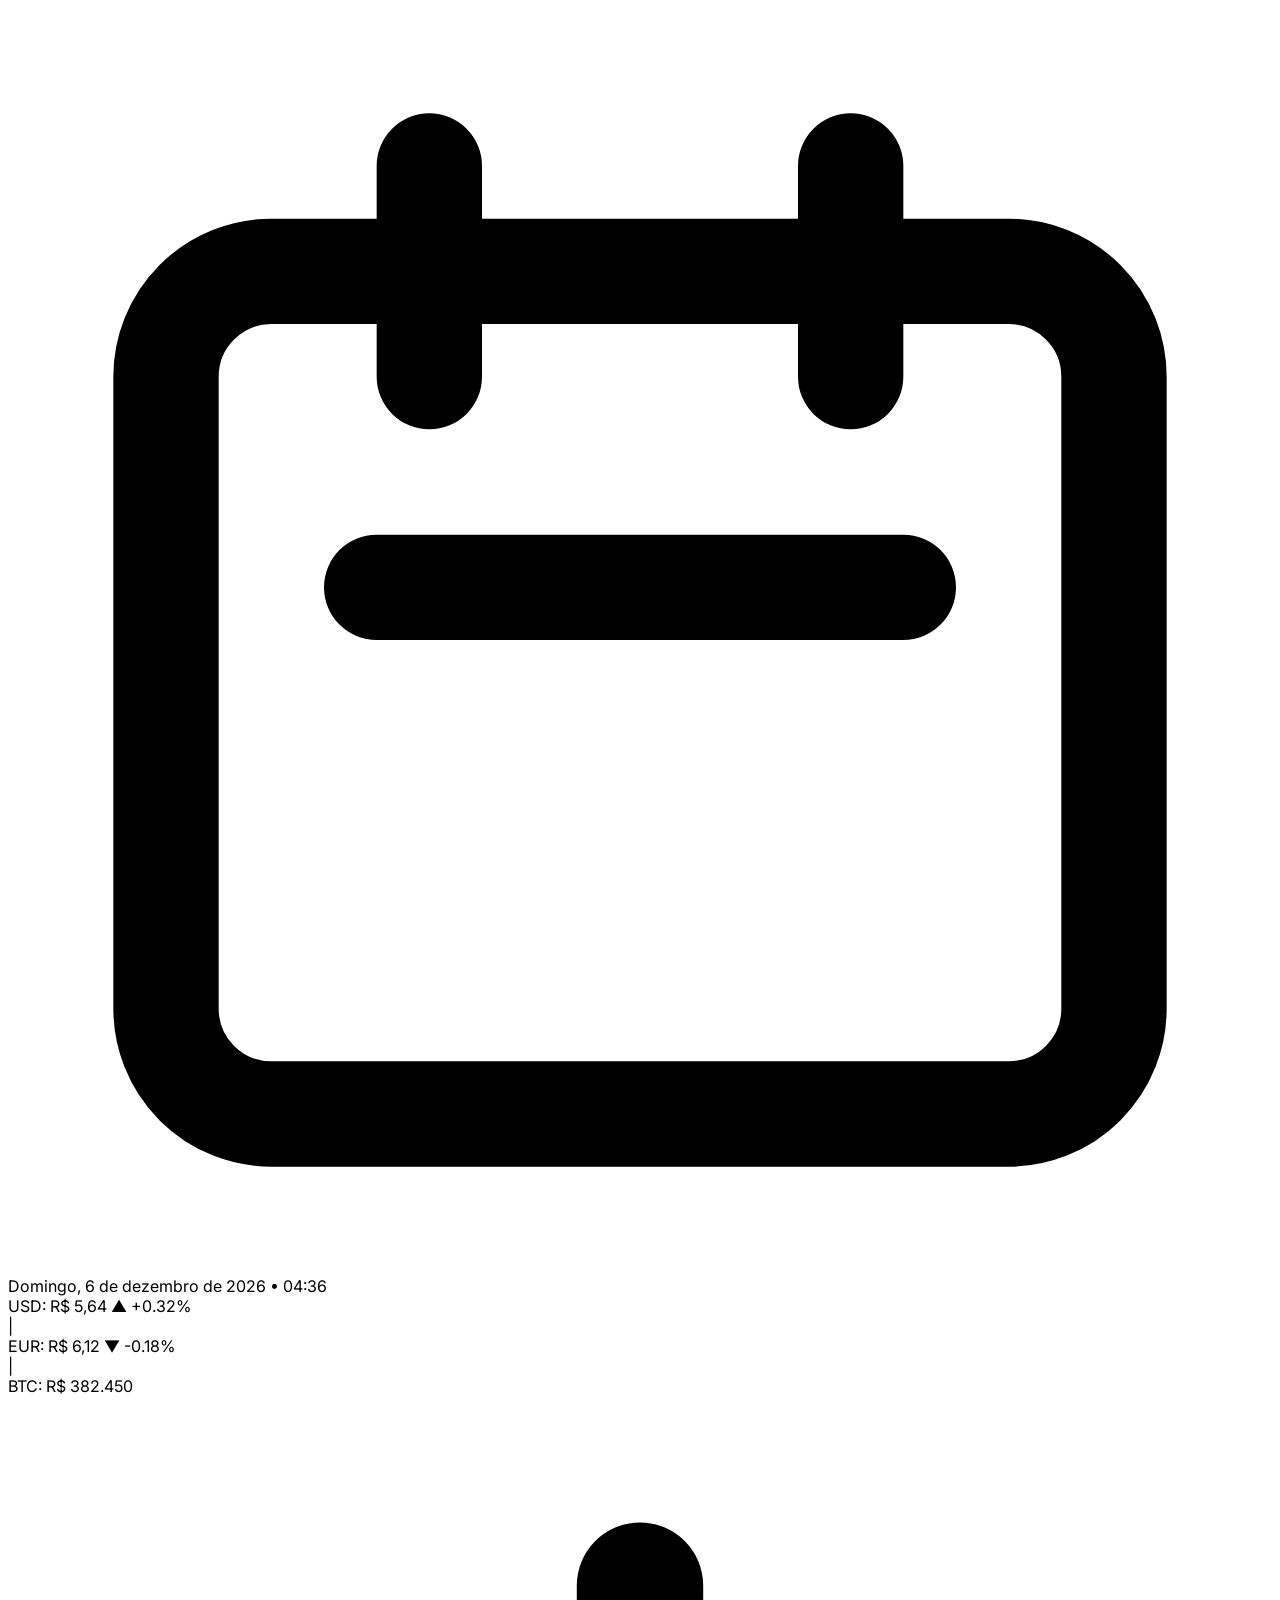
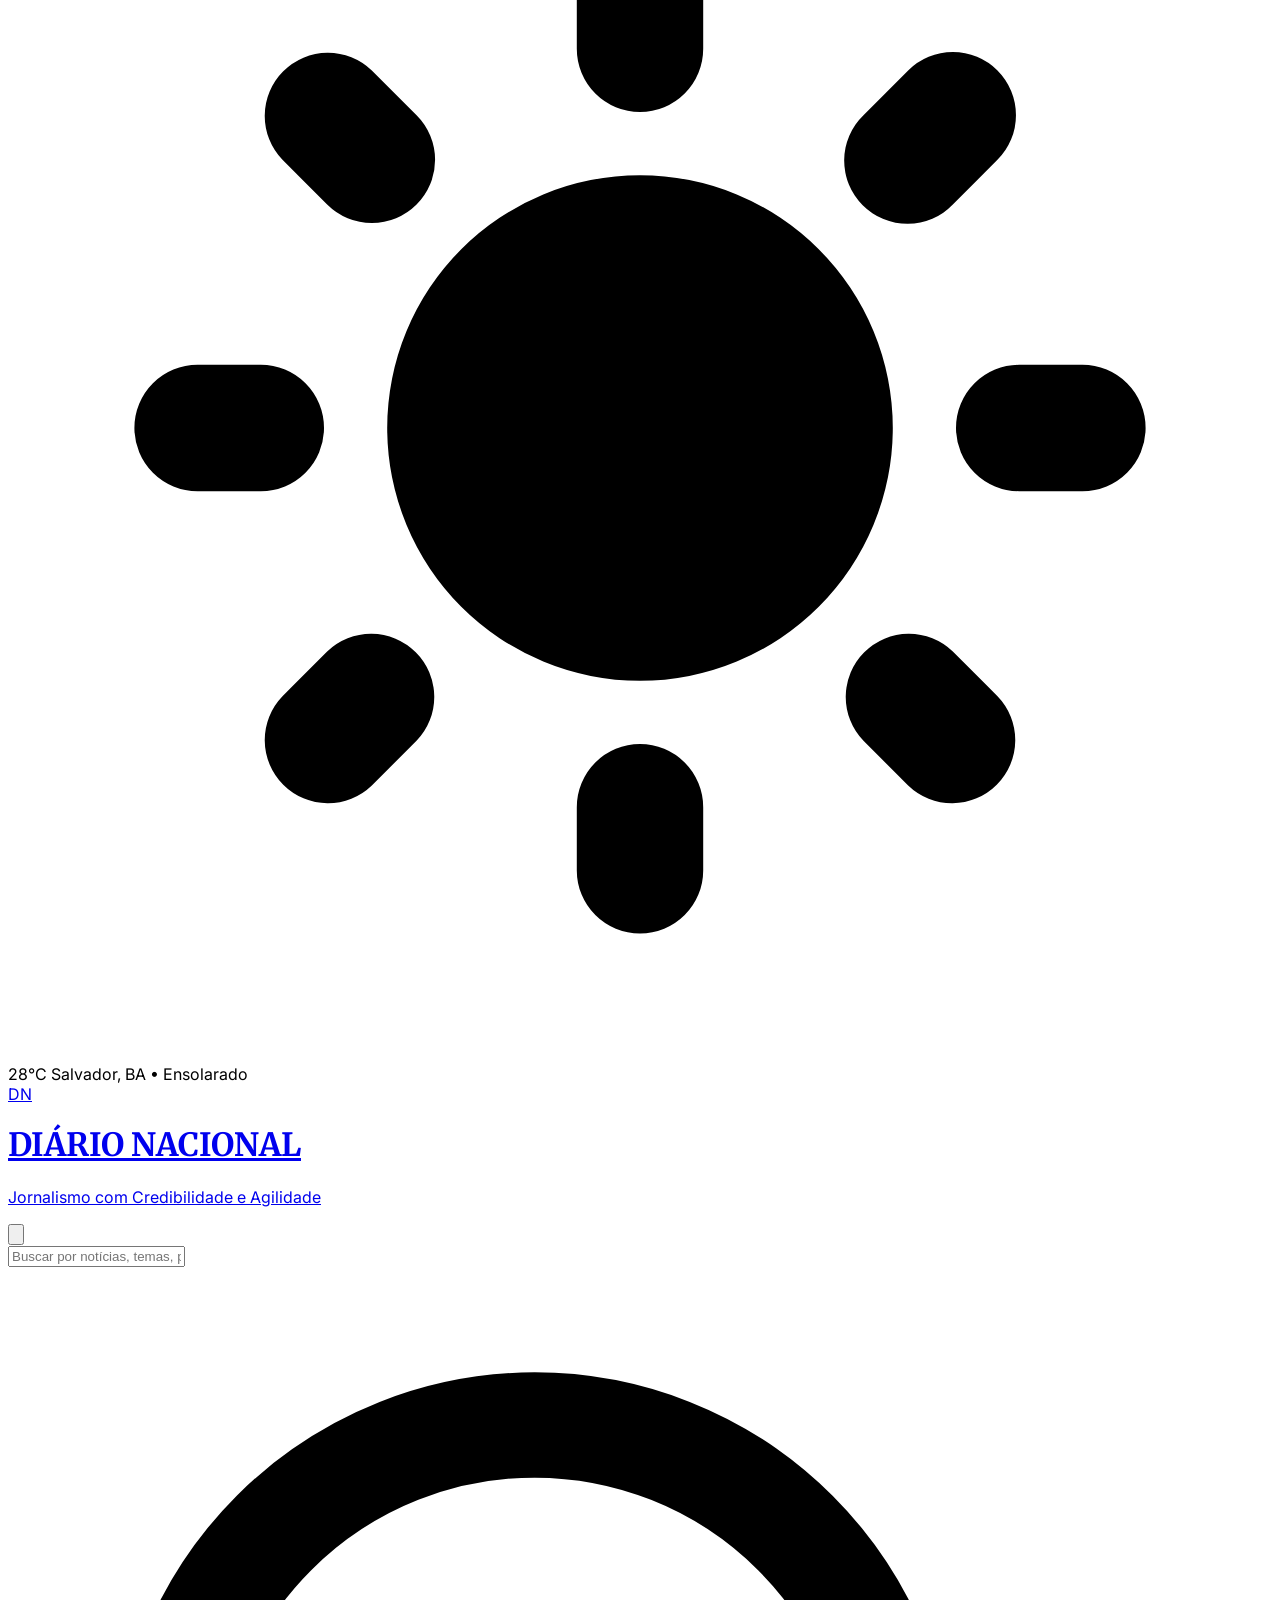
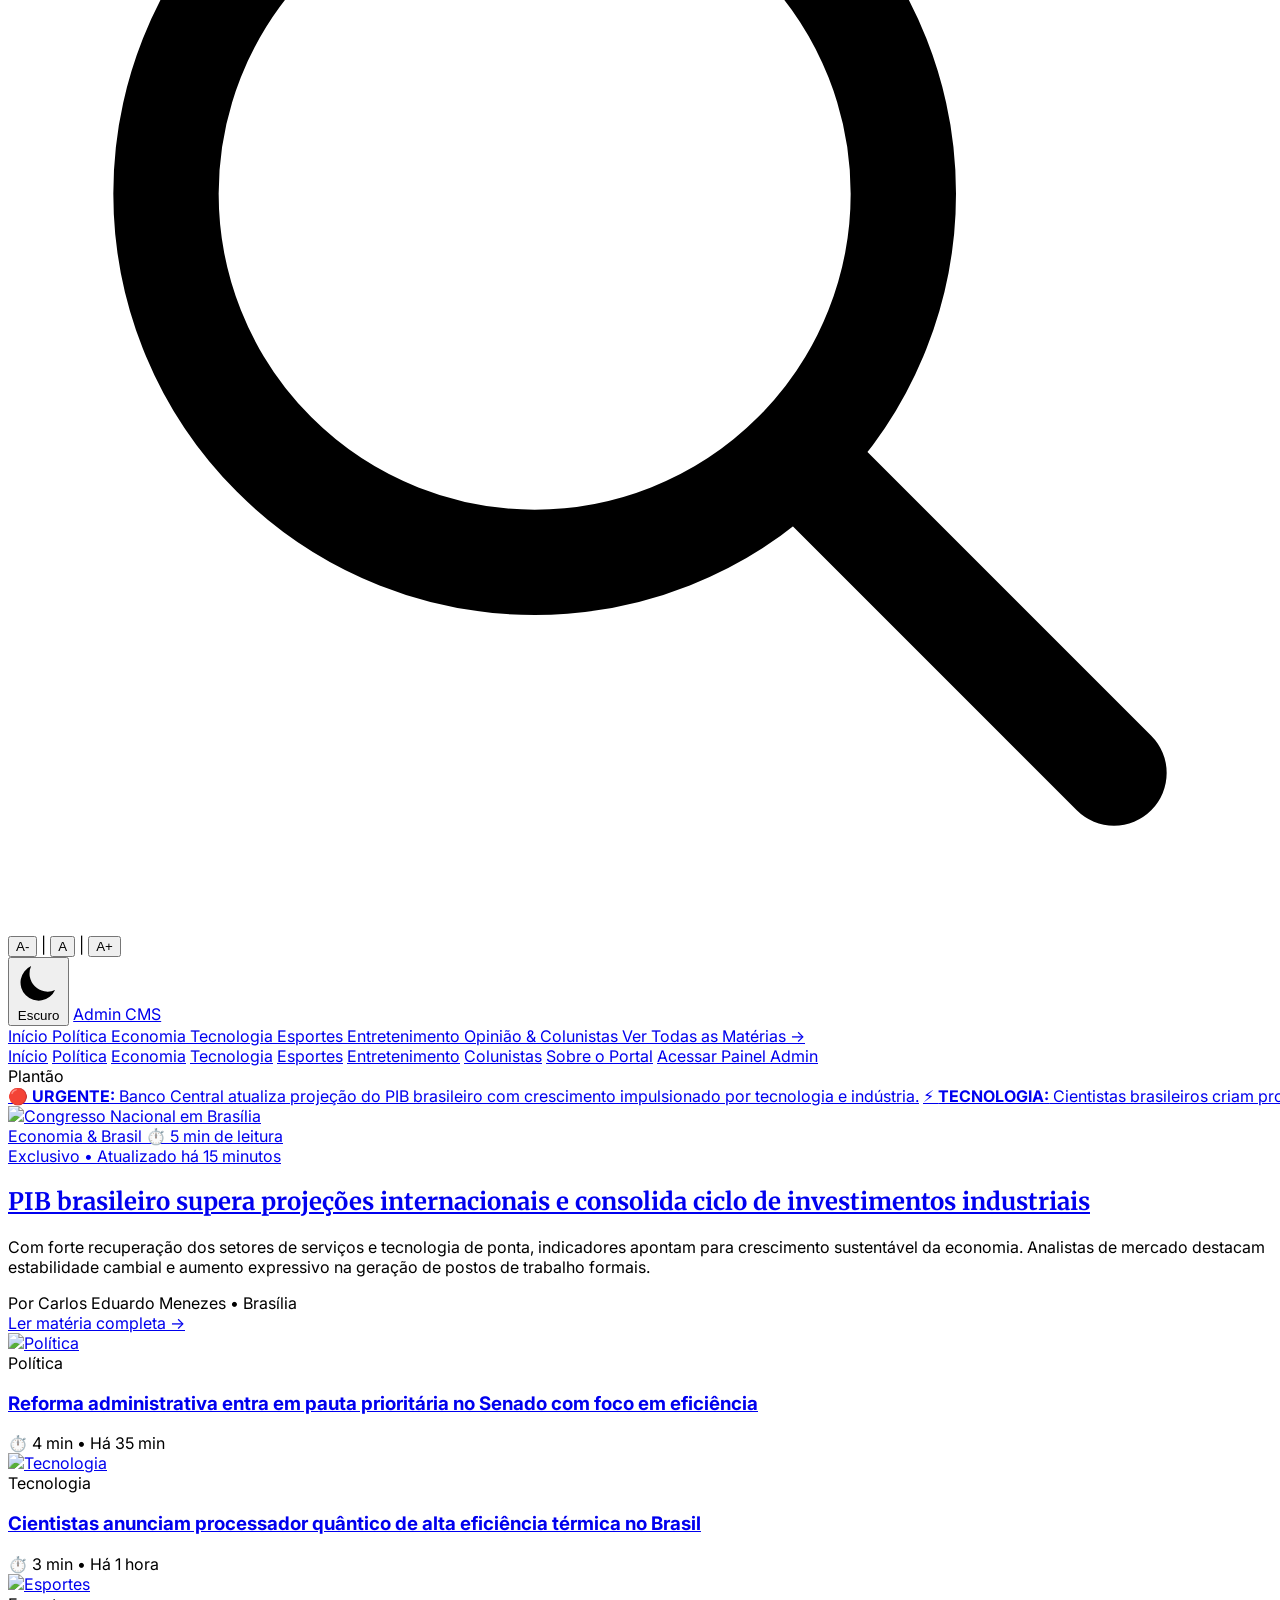
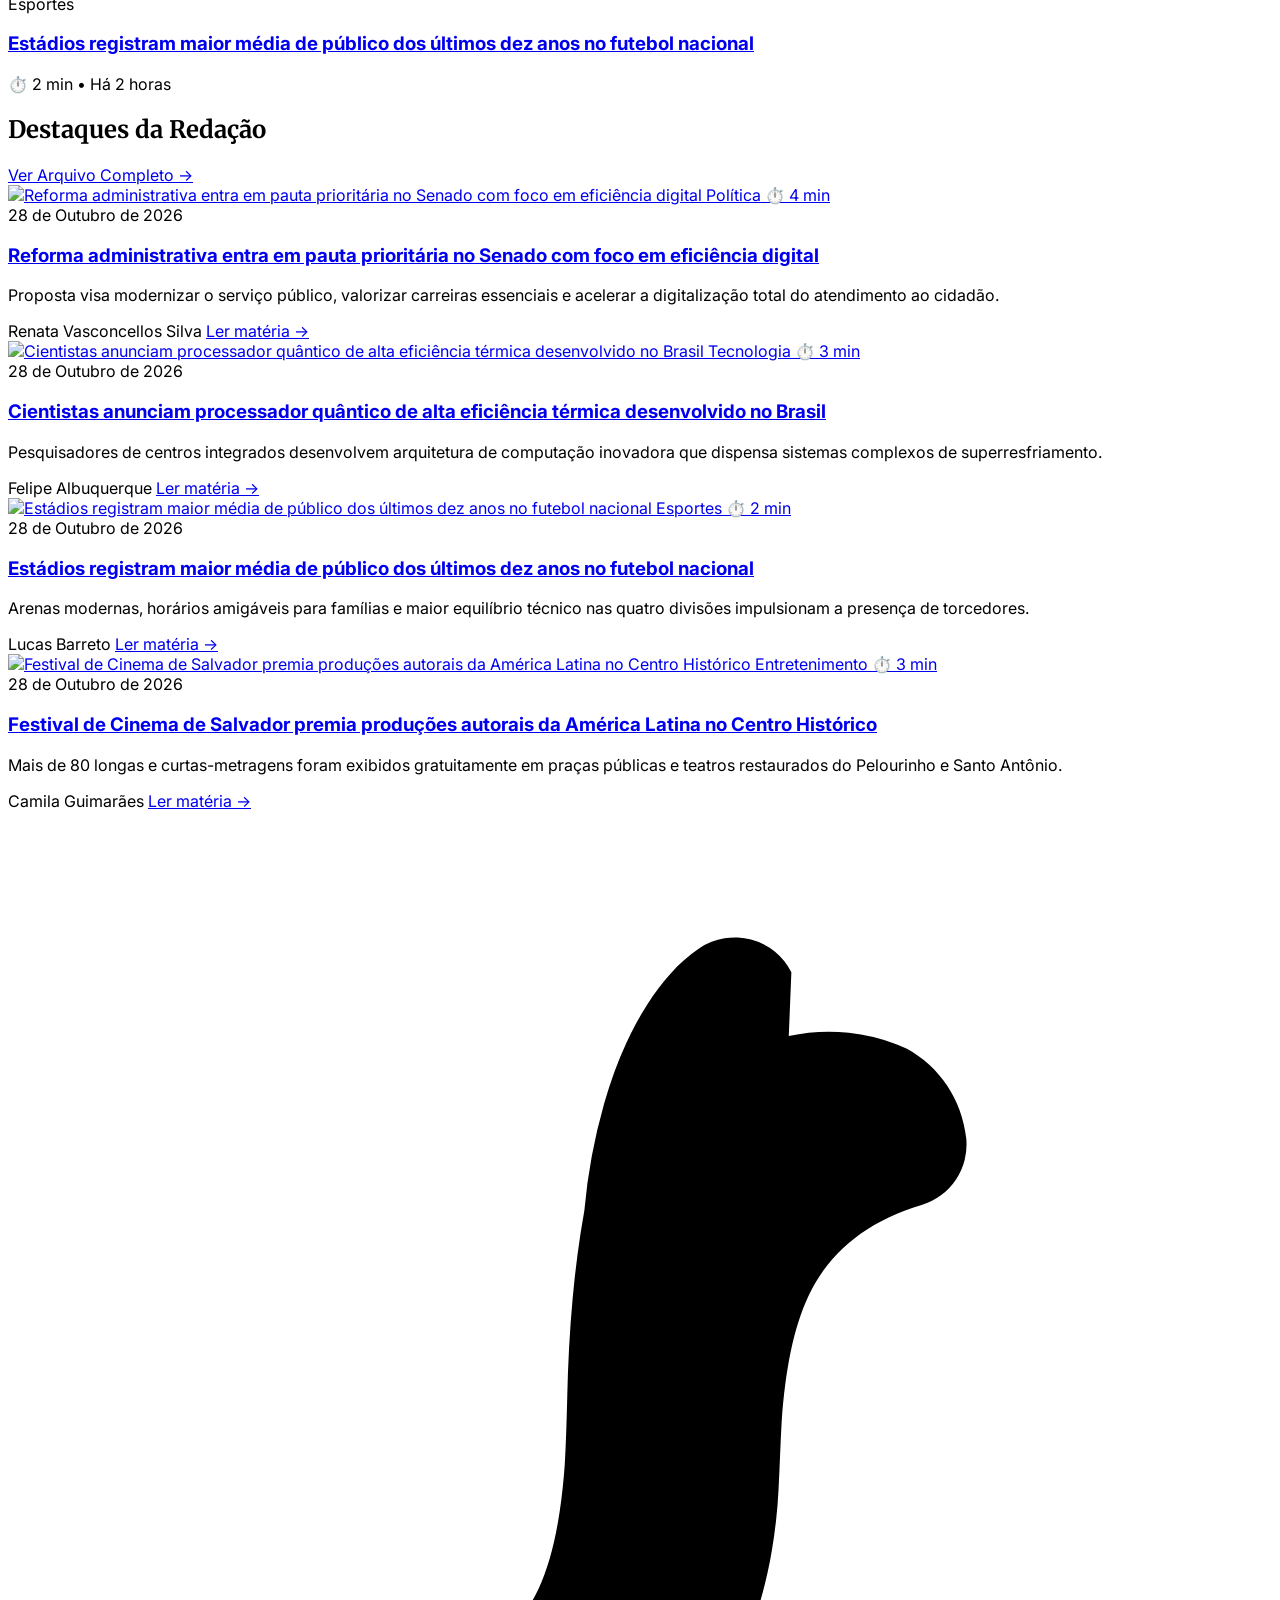
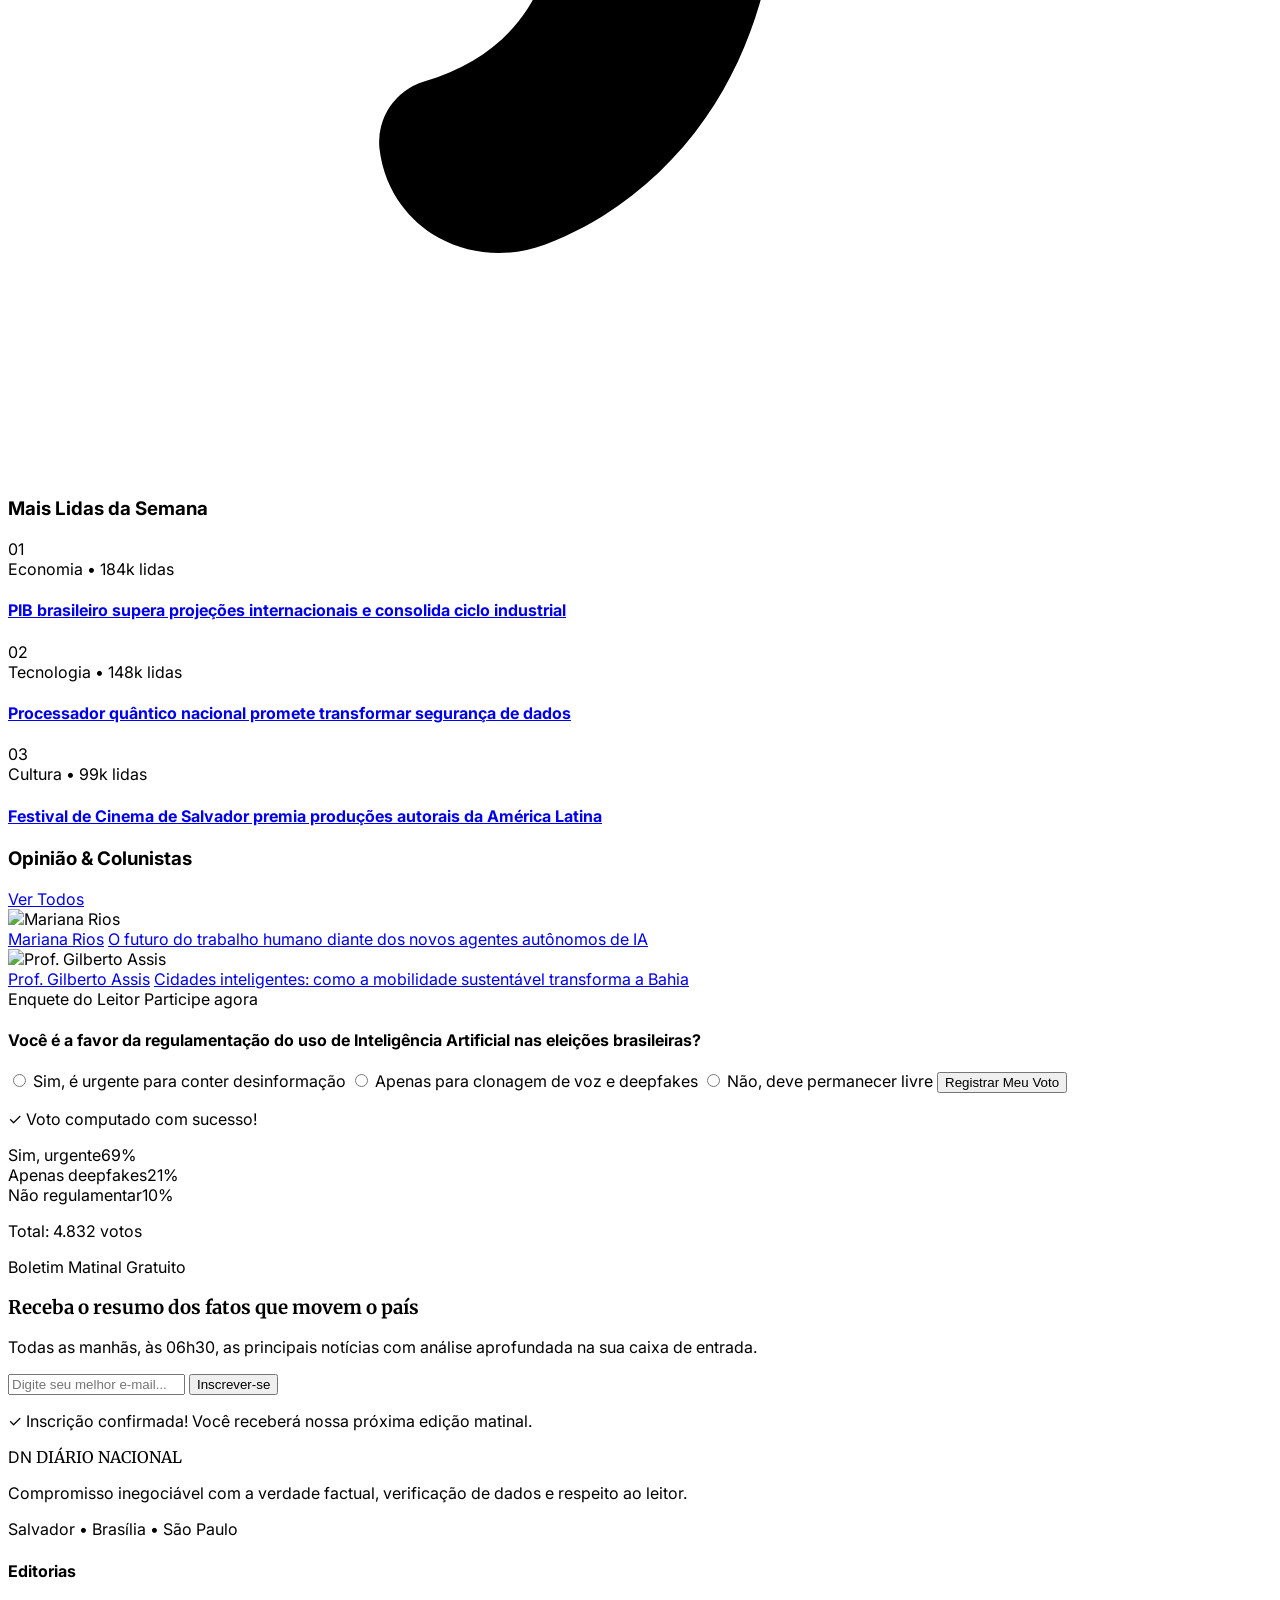
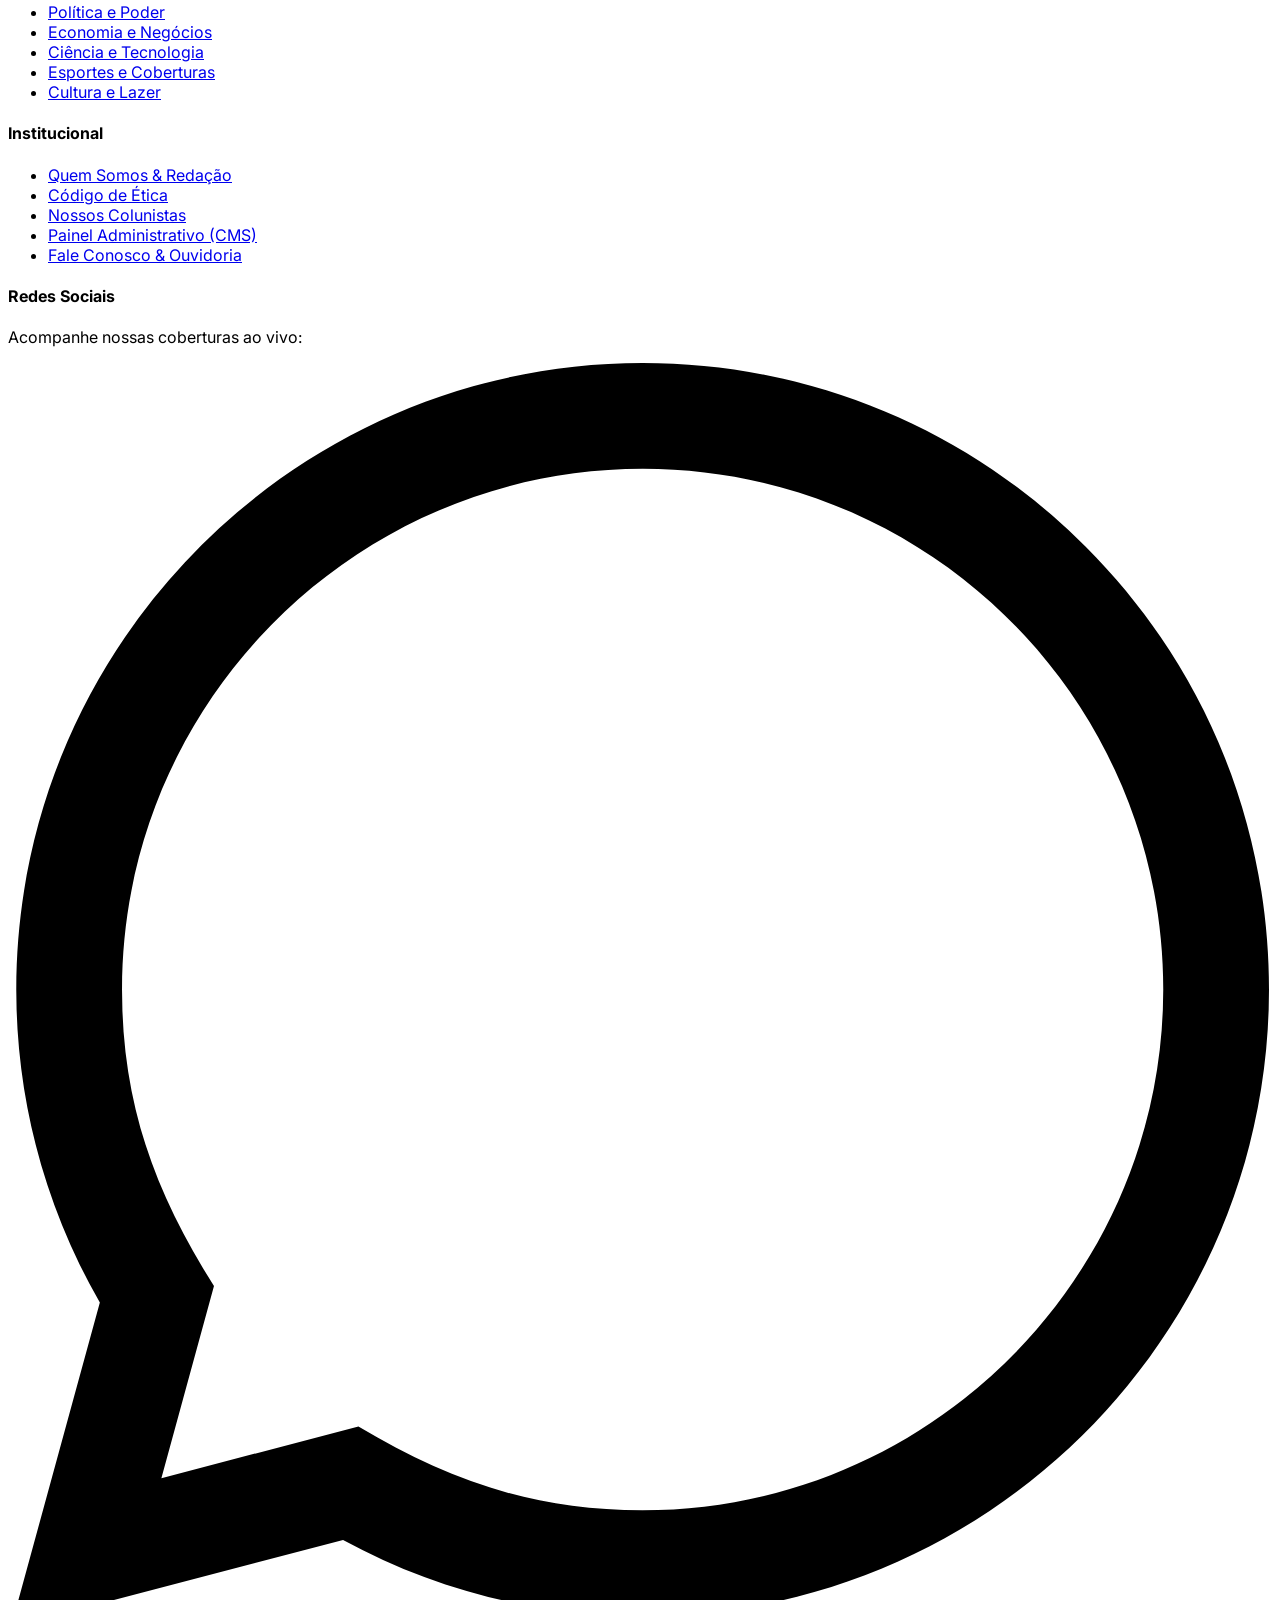
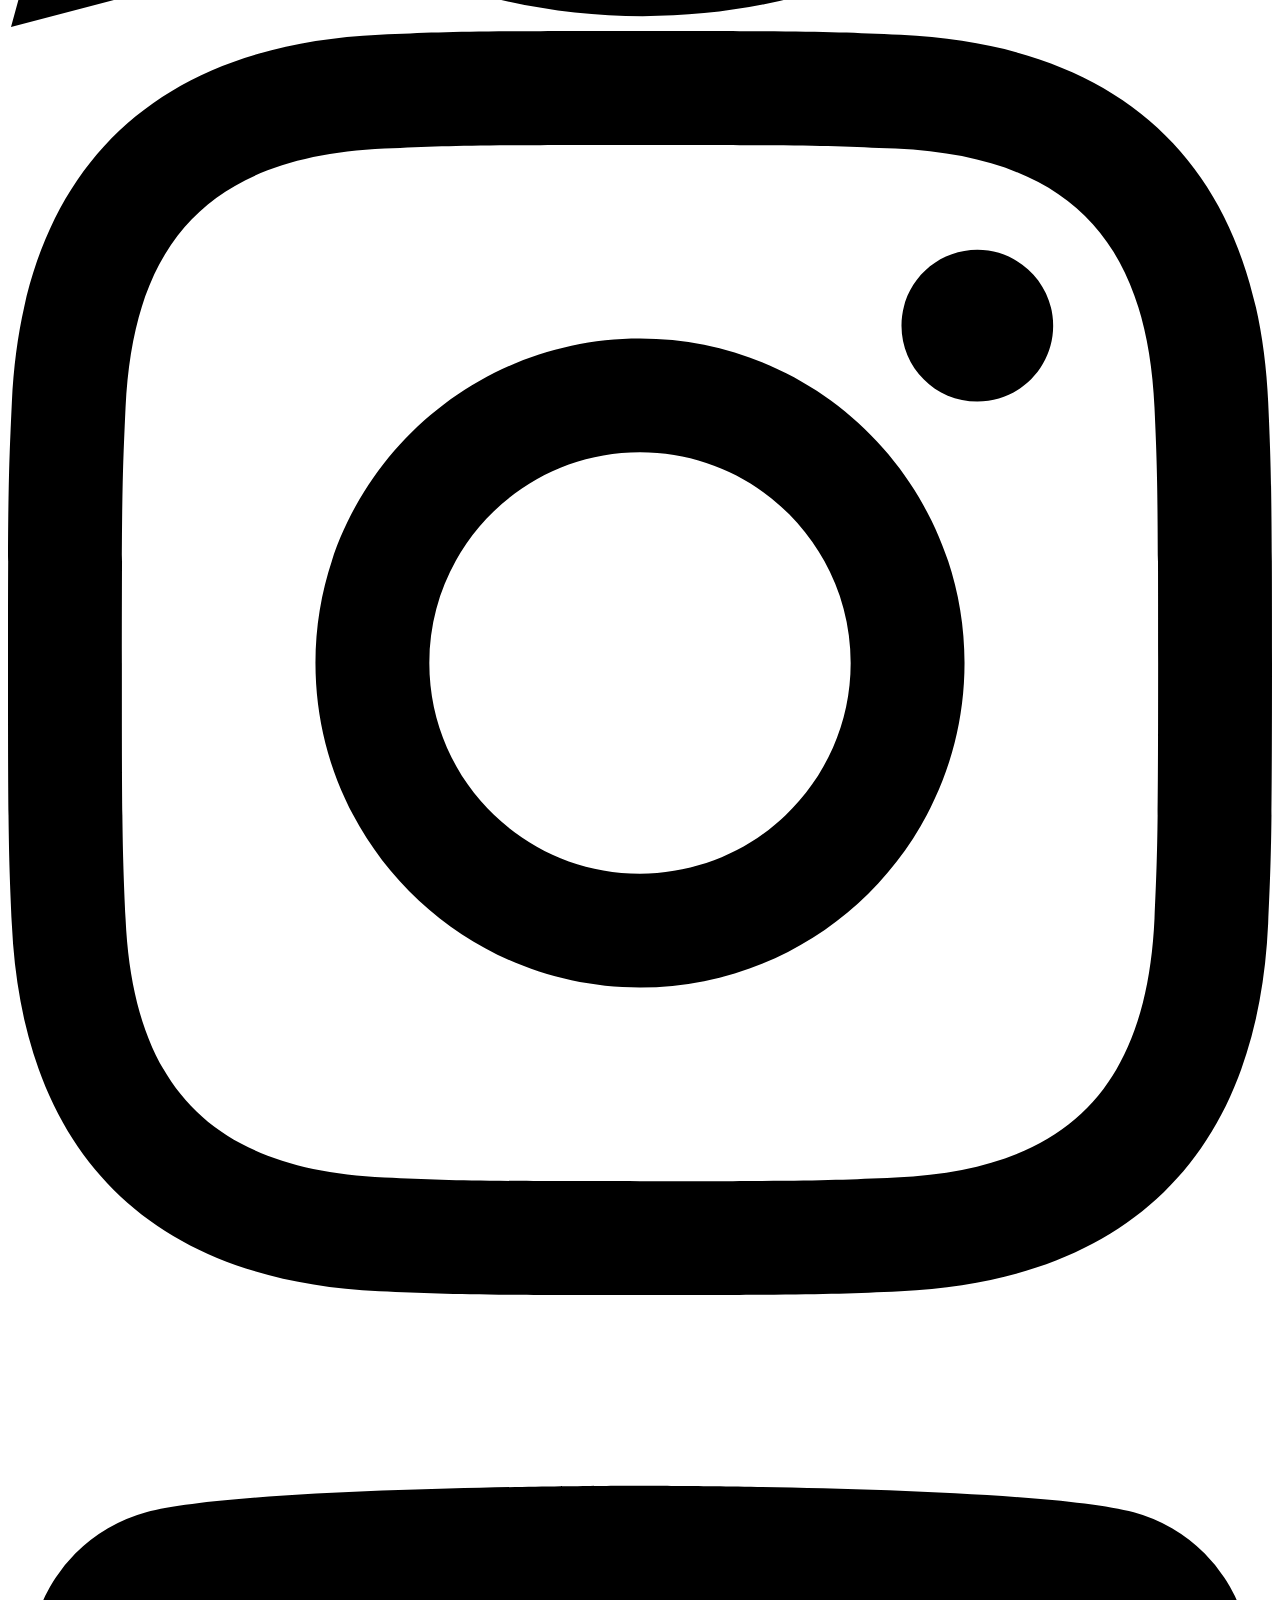
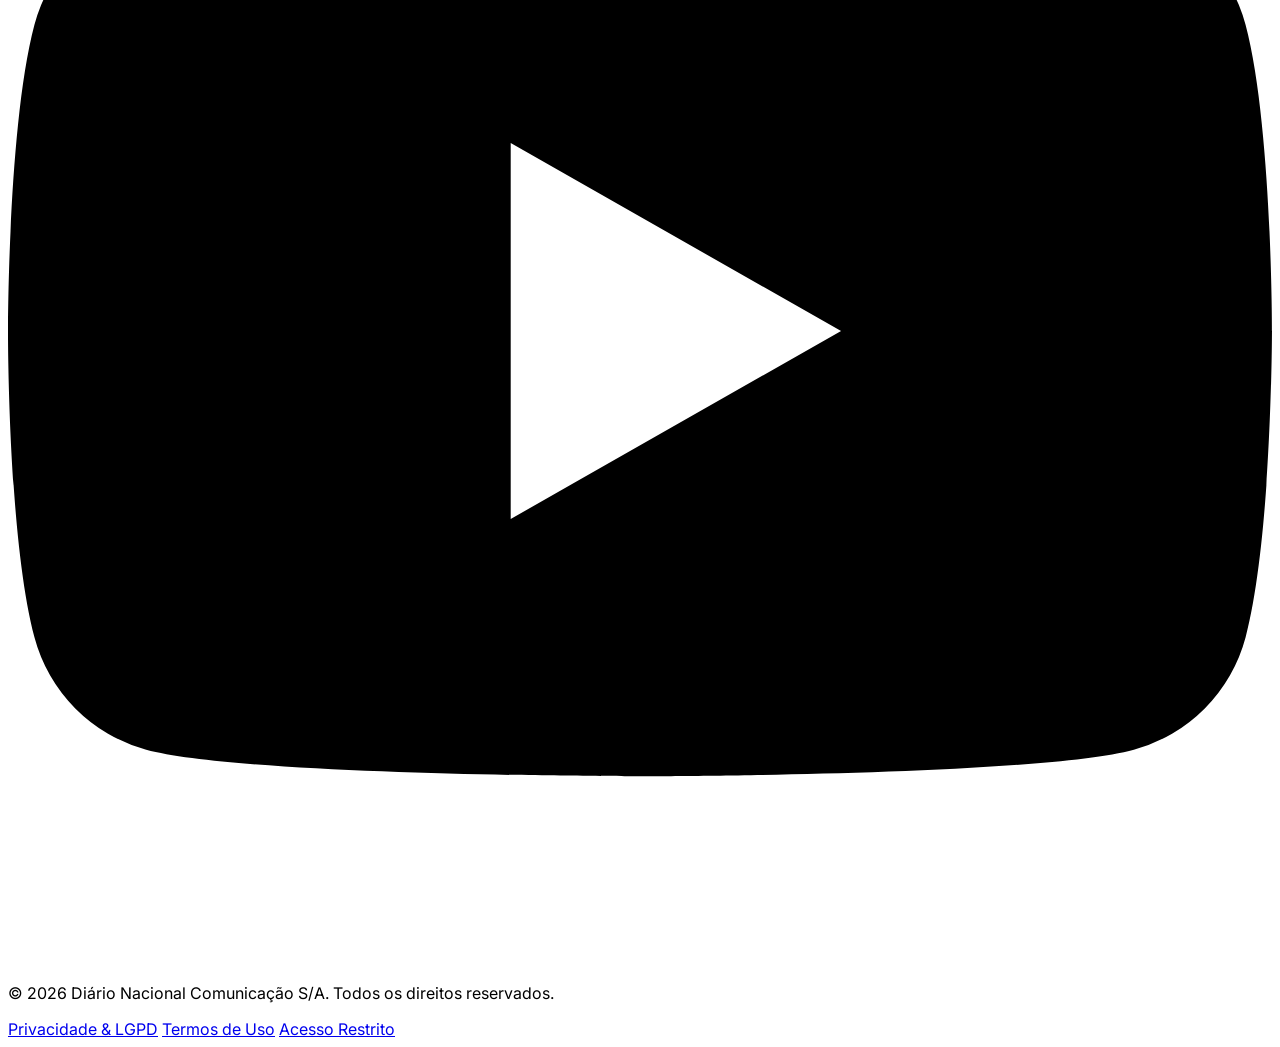
==== index.html @ eca6f1e1 "feat: estrutura inicial do portal Giro 360 com design modular, leitor tts e cms" ====
<!DOCTYPE html>
<html lang="pt-BR" class="scroll-smooth">
<head>
  <meta charset="UTF-8">
  <meta name="viewport" content="width=device-width, initial-scale=1.0">
  <title>DIÁRIO NACIONAL | O Jornalismo com Credibilidade e Agilidade</title>
  
  <!-- Google Fonts: Inter & Merriweather -->
  <link rel="preconnect" href="https://fonts.googleapis.com">
  <link rel="preconnect" href="https://fonts.gstatic.com" crossorigin>
  <link href="https://fonts.googleapis.com/css2?family=Inter:wght@300;400;500;600;700;800&family=Merriweather:ital,wght@0,300;0,400;0,700;0,900;1,300;1,400&display=swap" rel="stylesheet">
  
  <!-- Tailwind CSS CDN -->
  <script src="https://cdn.tailwindcss.com"></script>
  <script>
    tailwind.config = {
      darkMode: 'class',
      theme: {
        extend: {
          fontFamily: {
            sans: ['Inter', 'system-ui', 'sans-serif'],
            serif: ['Merriweather', 'Georgia', 'serif'],
          },
          colors: {
            editorial: {
              red: '#C8102E',
              darkred: '#9B0B22',
              navy: '#0F1E36',
              charcoal: '#121212'
            }
          }
        }
      }
    }
  </script>

  <!-- Folha de Estilos Modular -->
  <link rel="stylesheet" href="styles/main.css">
</head>
<body class="bg-[#F8F9FA] text-gray-900 dark:bg-gray-950 dark:text-gray-100 min-h-screen flex flex-col">

  <!-- ========================================== -->
  <!-- 1. TOPO: DATA, COTAÇÕES E CLIMA            -->
  <!-- ========================================== -->
  <div class="bg-gray-900 text-gray-200 dark:bg-black dark:text-gray-300 text-xs py-2 px-4 border-b border-gray-800">
    <div class="max-w-7xl mx-auto flex flex-wrap items-center justify-between gap-3">
      
      <!-- Data e Hora Dinâmica -->
      <div class="flex items-center gap-2">
        <svg class="w-4 h-4 text-editorial-red" fill="none" stroke="currentColor" viewBox="0 0 24 24">
          <path stroke-linecap="round" stroke-linejoin="round" stroke-width="2" d="M8 7V3m8 4V3m-9 8h10M5 21h14a2 2 0 002-2V7a2 2 0 00-2-2H5a2 2 0 00-2 2v12a2 2 0 002 2z"></path>
        </svg>
        <span id="liveDateTime" class="font-medium tracking-wide">Carregando data...</span>
      </div>

      <!-- Cotações em Tempo Real -->
      <div class="flex items-center gap-4 text-xs font-semibold overflow-x-auto py-0.5">
        <div class="flex items-center gap-1.5" title="Dólar Comercial">
          <span class="text-gray-400">USD:</span>
          <span id="rateUSD" class="text-white">R$ 5,64</span>
          <span id="varUSD" class="text-emerald-400 text-[10px]">▲ +0.32%</span>
        </div>
        <span class="text-gray-700">|</span>
        <div class="flex items-center gap-1.5" title="Euro Comercial">
          <span class="text-gray-400">EUR:</span>
          <span id="rateEUR" class="text-white">R$ 6,12</span>
          <span id="varEUR" class="text-rose-400 text-[10px]">▼ -0.18%</span>
        </div>
        <span class="text-gray-700">|</span>
        <div class="flex items-center gap-1.5" title="Bitcoin">
          <span class="text-gray-400">BTC:</span>
          <span id="rateBTC" class="text-white">R$ 382.450</span>
        </div>
      </div>

      <!-- Previsão do Tempo -->
      <div class="flex items-center gap-2">
        <span class="flex items-center gap-1 text-amber-400">
          <svg class="w-4 h-4" fill="currentColor" viewBox="0 0 20 20">
            <path fill-rule="evenodd" d="M10 2a1 1 0 011 1v1a1 1 0 11-2 0V3a1 1 0 011-1zm4 8a4 4 0 11-8 0 4 4 0 018 0zm-.464 4.95l.707.707a1 1 0 001.414-1.414l-.707-.707a1 1 0 00-1.414 1.414zm2.12-10.607a1 1 0 010 1.414l-.706.707a1 1 0 11-1.414-1.414l.707-.707a1 1 0 011.414 0zM17 11a1 1 0 100-2h-1a1 1 0 100 2h1zm-7 4a1 1 0 011 1v1a1 1 0 11-2 0v-1a1 1 0 011-1zM5.05 6.464A1 1 0 106.465 5.05l-.708-.707a1 1 0 00-1.414 1.414l.707.707zm1.414 8.486l-.707.707a1 1 0 01-1.414-1.414l.707-.707a1 1 0 011.414 1.414zM4 11a1 1 0 100-2H3a1 1 0 000 2h1z" clip-rule="evenodd"></path>
          </svg>
          <span class="font-bold text-white">28°C</span>
        </span>
        <span class="text-gray-400 hidden sm:inline">Salvador, BA • Ensolarado</span>
      </div>

    </div>
  </div>

  <!-- ========================================== -->
  <!-- 2. CABEÇALHO: LOGO, BUSCA & ACESSIBILIDADE -->
  <!-- ========================================== -->
  <header class="bg-white dark:bg-gray-900 border-b border-gray-200 dark:border-gray-800 sticky top-0 z-40 shadow-sm transition-colors">
    <div class="max-w-7xl mx-auto px-4 py-3 sm:py-4">
      <div class="flex flex-col md:flex-row items-center justify-between gap-4">
        
        <!-- Logo Principal -->
        <div class="flex items-center justify-between w-full md:w-auto">
          <a href="index.html" class="flex items-center gap-3 group">
            <span class="bg-editorial-red text-white p-2.5 rounded-lg font-black tracking-tighter text-2xl shadow-md group-hover:scale-105 transition-transform">
              DN
            </span>
            <div>
              <h1 class="headline-font font-black text-2xl sm:text-3xl text-gray-900 dark:text-white tracking-tight leading-none">
                DIÁRIO <span class="text-editorial-red">NACIONAL</span>
              </h1>
              <p class="text-[11px] font-semibold text-gray-500 dark:text-gray-400 uppercase tracking-widest mt-1">
                Jornalismo com Credibilidade e Agilidade
              </p>
            </div>
          </a>

          <!-- Botão Menu Mobile -->
          <button id="mobileMenuBtn" aria-label="Abrir menu" class="md:hidden p-2 rounded-lg bg-gray-100 dark:bg-gray-800 text-gray-700 dark:text-gray-200">
            <svg class="w-6 h-6" fill="none" stroke="currentColor" viewBox="0 0 24 24"><path stroke-linecap="round" stroke-linejoin="round" stroke-width="2" d="M4 6h16M4 12h16m-7 6h7"></path></svg>
          </button>
        </div>

        <!-- Barra de Busca Rápida (Leva para noticias.html) -->
        <div class="w-full md:w-96 relative">
          <form action="noticias.html" method="GET" class="relative">
            <input 
              type="text" 
              name="q" 
              id="headerSearchInput" 
              placeholder="Buscar por notícias, temas, pessoas..." 
              class="w-full pl-10 pr-10 py-2.5 bg-gray-100 dark:bg-gray-800 dark:text-white rounded-full text-sm border border-transparent focus:border-editorial-red focus:bg-white dark:focus:bg-gray-900 focus:outline-none transition-all shadow-inner"
            >
            <div class="absolute inset-y-0 left-0 pl-3.5 flex items-center pointer-events-none text-gray-400">
              <svg class="w-4 h-4" fill="none" stroke="currentColor" viewBox="0 0 24 24"><path stroke-linecap="round" stroke-linejoin="round" stroke-width="2" d="M21 21l-6-6m2-5a7 7 0 11-14 0 7 7 0 0114 0z"></path></svg>
            </div>
          </form>
        </div>

        <!-- Controles de Acessibilidade & Modo Escuro -->
        <div class="flex items-center gap-2 self-end md:self-center">
          
          <!-- Controles de Tamanho de Fonte -->
          <div class="flex items-center bg-gray-100 dark:bg-gray-800 p-1 rounded-lg border border-gray-200 dark:border-gray-700" title="Ajustar tamanho da fonte">
            <button id="btnDecreaseFont" class="px-2.5 py-1 text-xs font-bold text-gray-700 dark:text-gray-300 hover:bg-white dark:hover:bg-gray-700 rounded transition" aria-label="Diminuir fonte">A-</button>
            <span class="text-gray-300 dark:text-gray-600">|</span>
            <button id="btnResetFont" class="px-2.5 py-1 text-xs font-bold text-gray-700 dark:text-gray-300 hover:bg-white dark:hover:bg-gray-700 rounded transition" aria-label="Fonte normal">A</button>
            <span class="text-gray-300 dark:text-gray-600">|</span>
            <button id="btnIncreaseFont" class="px-2.5 py-1 text-xs font-bold text-gray-700 dark:text-gray-300 hover:bg-white dark:hover:bg-gray-700 rounded transition" aria-label="Aumentar fonte">A+</button>
          </div>

          <!-- Alternador Dark Mode -->
          <button id="darkModeToggle" class="flex items-center gap-1.5 px-3 py-1.5 rounded-lg bg-gray-100 dark:bg-gray-800 text-gray-700 dark:text-gray-200 hover:bg-gray-200 dark:hover:bg-gray-700 border border-gray-200 dark:border-gray-700 transition" aria-label="Alternar tema">
            <span id="themeIcon">
              <svg class="w-4 h-4 text-gray-700" fill="currentColor" viewBox="0 0 20 20"><path d="M17.293 13.293A8 8 0 016.707 2.707a8.001 8.001 0 1010.586 10.586z"></path></svg>
            </span>
            <span class="text-xs font-semibold hidden sm:inline" id="themeText">Escuro</span>
          </button>

          <!-- Link Painel Admin -->
          <a href="admin.html" class="px-3 py-1.5 rounded-lg bg-gray-900 dark:bg-gray-100 text-white dark:text-gray-900 text-xs font-bold hover:bg-editorial-red dark:hover:bg-editorial-red dark:hover:text-white transition shadow-sm">
            Admin CMS
          </a>

        </div>

      </div>

      <!-- Barra de Navegação por Categorias -->
      <nav id="categoryNav" class="mt-4 pt-3 border-t border-gray-100 dark:border-gray-800 flex items-center gap-1 sm:gap-2 overflow-x-auto text-xs sm:text-sm font-semibold">
        <a href="index.html" class="px-3.5 py-1.5 rounded-full bg-editorial-red text-white whitespace-nowrap shadow-sm">
          Início
        </a>
        <a href="noticias.html?cat=politica" class="px-3.5 py-1.5 rounded-full text-gray-700 dark:text-gray-300 hover:bg-gray-100 dark:hover:bg-gray-800 whitespace-nowrap transition">
          Política
        </a>
        <a href="noticias.html?cat=economia" class="px-3.5 py-1.5 rounded-full text-gray-700 dark:text-gray-300 hover:bg-gray-100 dark:hover:bg-gray-800 whitespace-nowrap transition">
          Economia
        </a>
        <a href="noticias.html?cat=tecnologia" class="px-3.5 py-1.5 rounded-full text-gray-700 dark:text-gray-300 hover:bg-gray-100 dark:hover:bg-gray-800 whitespace-nowrap transition">
          Tecnologia
        </a>
        <a href="noticias.html?cat=esportes" class="px-3.5 py-1.5 rounded-full text-gray-700 dark:text-gray-300 hover:bg-gray-100 dark:hover:bg-gray-800 whitespace-nowrap transition">
          Esportes
        </a>
        <a href="noticias.html?cat=entretenimento" class="px-3.5 py-1.5 rounded-full text-gray-700 dark:text-gray-300 hover:bg-gray-100 dark:hover:bg-gray-800 whitespace-nowrap transition">
          Entretenimento
        </a>
        <a href="colunistas.html" class="px-3.5 py-1.5 rounded-full text-gray-700 dark:text-gray-300 hover:bg-gray-100 dark:hover:bg-gray-800 whitespace-nowrap transition">
          Opinião & Colunistas
        </a>
        <a href="noticias.html" class="px-3.5 py-1.5 rounded-full text-editorial-red dark:text-red-400 hover:underline whitespace-nowrap transition ml-auto font-bold">
          Ver Todas as Matérias →
        </a>
      </nav>

      <!-- Gaveta Mobile Dropdown -->
      <div id="mobileMenuDrawer" class="hidden md:hidden mt-3 p-4 bg-gray-50 dark:bg-gray-800 rounded-xl space-y-2 border border-gray-200 dark:border-gray-700">
        <a href="index.html" class="block font-bold text-editorial-red">Início</a>
        <a href="noticias.html?cat=politica" class="block py-1 text-gray-700 dark:text-gray-300">Política</a>
        <a href="noticias.html?cat=economia" class="block py-1 text-gray-700 dark:text-gray-300">Economia</a>
        <a href="noticias.html?cat=tecnologia" class="block py-1 text-gray-700 dark:text-gray-300">Tecnologia</a>
        <a href="noticias.html?cat=esportes" class="block py-1 text-gray-700 dark:text-gray-300">Esportes</a>
        <a href="noticias.html?cat=entretenimento" class="block py-1 text-gray-700 dark:text-gray-300">Entretenimento</a>
        <a href="colunistas.html" class="block py-1 text-gray-700 dark:text-gray-300">Colunistas</a>
        <a href="sobre.html" class="block py-1 text-gray-700 dark:text-gray-300">Sobre o Portal</a>
        <a href="admin.html" class="block py-1 text-gray-700 dark:text-gray-300 font-bold text-editorial-red">Acessar Painel Admin</a>
      </div>

    </div>
  </header>

  <!-- ========================================== -->
  <!-- 3. PLANTÃO URGENTE (BREAKING NEWS TICKER)   -->
  <!-- ========================================== -->
  <div class="bg-editorial-navy text-white py-2 px-4 border-b border-editorial-darkred flex items-center overflow-hidden">
    <div class="max-w-7xl mx-auto w-full flex items-center">
      
      <!-- Badge Plantão -->
      <div class="flex items-center gap-2 bg-editorial-red text-white px-3 py-1 rounded text-xs font-black uppercase tracking-wider shrink-0 z-10 shadow-md">
        <span class="w-2 h-2 rounded-full bg-white pulse-badge"></span>
        Plantão
      </div>

      <!-- Letreiro com Links para Matéria -->
      <div class="overflow-hidden relative w-full ml-4 ticker-container">
        <div class="animate-ticker text-xs sm:text-sm font-medium text-gray-200">
          <a href="materia.html?id=1" class="mx-6 hover:text-white transition">🔴 <strong>URGENTE:</strong> Banco Central atualiza projeção do PIB brasileiro com crescimento impulsionado por tecnologia e indústria.</a>
          <a href="materia.html?id=3" class="mx-6 hover:text-white transition">⚡ <strong>TECNOLOGIA:</strong> Cientistas brasileiros criam processador quântico de alta eficiência térmica.</a>
          <a href="materia.html?id=4" class="mx-6 hover:text-white transition">🏆 <strong>ESPORTES:</strong> Arenas do futebol nacional registram maior média de público em dez anos.</a>
          <a href="materia.html?id=2" class="mx-6 hover:text-white transition">🏛️ <strong>CONGRESSO:</strong> Votação da reforma administrativa ganha prioridade no Senado.</a>
        </div>
      </div>

    </div>
  </div>

  <!-- ========================================== -->
  <!-- CONTEÚDO PRINCIPAL DA HOMEPAGE             -->
  <!-- ========================================== -->
  <main class="max-w-7xl mx-auto px-4 py-8 flex-grow w-full">

    <!-- 4. GRID PRINCIPAL (HERO SECTION) -->
    <section class="mb-12">
      <div class="grid grid-cols-1 lg:grid-cols-12 gap-6">
        
        <!-- Manchete Principal em Destaque (8 Colunas) -->
        <article class="lg:col-span-8 group bg-white dark:bg-gray-900 rounded-2xl overflow-hidden shadow-sm hover:shadow-xl transition-all duration-300 border border-gray-200 dark:border-gray-800 flex flex-col justify-between">
          <a href="materia.html?id=1" class="relative overflow-hidden aspect-video sm:aspect-[16/9] block">
            <img 
              src="https://images.unsplash.com/photo-1541872703-74c5e44368f9?auto=format&fit=crop&w=1200&q=80" 
              alt="Congresso Nacional em Brasília" 
              class="w-full h-full object-cover group-hover:scale-105 transition-transform duration-500"
              loading="lazy"
            >
            <div class="absolute inset-0 bg-gradient-to-t from-black/85 via-black/35 to-transparent"></div>
            
            <div class="absolute top-4 left-4 flex gap-2">
              <span class="px-3 py-1 bg-editorial-red text-white font-bold text-xs rounded-full uppercase tracking-wider shadow">
                Economia & Brasil
              </span>
              <span class="px-3 py-1 bg-black/60 backdrop-blur-md text-white font-medium text-xs rounded-full">
                ⏱️ 5 min de leitura
              </span>
            </div>

            <div class="absolute bottom-4 left-4 right-4 sm:bottom-6 sm:left-6 sm:right-6 text-white">
              <span class="text-xs font-semibold text-gray-300 tracking-wider uppercase mb-1 block">Exclusivo • Atualizado há 15 minutos</span>
              <h2 class="headline-font font-black text-2xl sm:text-3xl md:text-4xl leading-tight group-hover:text-red-300 transition-colors">
                PIB brasileiro supera projeções internacionais e consolida ciclo de investimentos industriais
              </h2>
            </div>
          </a>

          <div class="p-6">
            <p class="text-gray-600 dark:text-gray-300 text-sm sm:text-base leading-relaxed line-clamp-3 mb-4">
              Com forte recuperação dos setores de serviços e tecnologia de ponta, indicadores apontam para crescimento sustentável da economia. Analistas de mercado destacam estabilidade cambial e aumento expressivo na geração de postos de trabalho formais.
            </p>
            <div class="flex items-center justify-between text-xs text-gray-500 dark:text-gray-400 pt-3 border-t border-gray-100 dark:border-gray-800">
              <div class="flex items-center gap-2">
                <span class="font-bold text-gray-800 dark:text-gray-200">Por Carlos Eduardo Menezes</span>
                <span>•</span>
                <span>Brasília</span>
              </div>
              <a href="materia.html?id=1" class="font-bold text-editorial-red flex items-center gap-1 group-hover:translate-x-1 transition-transform">
                Ler matéria completa →
              </a>
            </div>
          </div>
        </article>

        <!-- 3 Notícias Secundárias (4 Colunas) -->
        <div class="lg:col-span-4 flex flex-col gap-4">
          
          <article class="group bg-white dark:bg-gray-900 rounded-xl p-4 border border-gray-200 dark:border-gray-800 shadow-sm hover:shadow-md transition-all flex gap-4">
            <a href="materia.html?id=2" class="w-24 h-24 sm:w-28 sm:h-28 rounded-lg overflow-hidden shrink-0 block">
              <img src="https://images.unsplash.com/photo-1529107386315-e1a2ed48a620?auto=format&fit=crop&w=300&q=80" alt="Política" class="w-full h-full object-cover group-hover:scale-105 transition-transform">
            </a>
            <div class="flex flex-col justify-between">
              <div>
                <span class="text-[10px] font-bold text-blue-600 dark:text-blue-400 uppercase tracking-wider block">Política</span>
                <h3 class="font-bold text-sm sm:text-base leading-snug group-hover:text-editorial-red transition-colors line-clamp-2 mt-1">
                  <a href="materia.html?id=2">Reforma administrativa entra em pauta prioritária no Senado com foco em eficiência</a>
                </h3>
              </div>
              <div class="flex items-center gap-2 text-[11px] text-gray-500 dark:text-gray-400 mt-2">
                <span>⏱️ 4 min</span>
                <span>•</span>
                <span>Há 35 min</span>
              </div>
            </div>
          </article>

          <article class="group bg-white dark:bg-gray-900 rounded-xl p-4 border border-gray-200 dark:border-gray-800 shadow-sm hover:shadow-md transition-all flex gap-4">
            <a href="materia.html?id=3" class="w-24 h-24 sm:w-28 sm:h-28 rounded-lg overflow-hidden shrink-0 block">
              <img src="https://images.unsplash.com/photo-1518770660439-4636190af475?auto=format&fit=crop&w=300&q=80" alt="Tecnologia" class="w-full h-full object-cover group-hover:scale-105 transition-transform">
            </a>
            <div class="flex flex-col justify-between">
              <div>
                <span class="text-[10px] font-bold text-emerald-600 dark:text-emerald-400 uppercase tracking-wider block">Tecnologia</span>
                <h3 class="font-bold text-sm sm:text-base leading-snug group-hover:text-editorial-red transition-colors line-clamp-2 mt-1">
                  <a href="materia.html?id=3">Cientistas anunciam processador quântico de alta eficiência térmica no Brasil</a>
                </h3>
              </div>
              <div class="flex items-center gap-2 text-[11px] text-gray-500 dark:text-gray-400 mt-2">
                <span>⏱️ 3 min</span>
                <span>•</span>
                <span>Há 1 hora</span>
              </div>
            </div>
          </article>

          <article class="group bg-white dark:bg-gray-900 rounded-xl p-4 border border-gray-200 dark:border-gray-800 shadow-sm hover:shadow-md transition-all flex gap-4">
            <a href="materia.html?id=4" class="w-24 h-24 sm:w-28 sm:h-28 rounded-lg overflow-hidden shrink-0 block">
              <img src="https://images.unsplash.com/photo-1508098682722-e99c43a406b2?auto=format&fit=crop&w=300&q=80" alt="Esportes" class="w-full h-full object-cover group-hover:scale-105 transition-transform">
            </a>
            <div class="flex flex-col justify-between">
              <div>
                <span class="text-[10px] font-bold text-amber-600 dark:text-amber-400 uppercase tracking-wider block">Esportes</span>
                <h3 class="font-bold text-sm sm:text-base leading-snug group-hover:text-editorial-red transition-colors line-clamp-2 mt-1">
                  <a href="materia.html?id=4">Estádios registram maior média de público dos últimos dez anos no futebol nacional</a>
                </h3>
              </div>
              <div class="flex items-center gap-2 text-[11px] text-gray-500 dark:text-gray-400 mt-2">
                <span>⏱️ 2 min</span>
                <span>•</span>
                <span>Há 2 horas</span>
              </div>
            </div>
          </article>

        </div>

      </div>
    </section>

    <!-- 5. SEÇÃO CENTRAL DE CONTEÚDO & SIDEBAR -->
    <div class="grid grid-cols-1 lg:grid-cols-12 gap-8">
      
      <!-- FEED DE NOTÍCIAS RECENTES (8 Colunas) -->
      <section class="lg:col-span-8">
        <div class="flex items-center justify-between pb-4 mb-6 border-b-2 border-gray-900 dark:border-gray-100">
          <div class="flex items-center gap-3">
            <span class="w-3 h-3 bg-editorial-red rounded-full"></span>
            <h2 class="headline-font font-black text-xl sm:text-2xl text-gray-900 dark:text-white">
              Destaques da Redação
            </h2>
          </div>
          <a href="noticias.html" class="text-xs font-bold text-editorial-red hover:underline flex items-center gap-1">
            Ver Arquivo Completo →
          </a>
        </div>

        <div id="homeNewsFeed" class="grid grid-cols-1 md:grid-cols-2 gap-6">
          <!-- Renderizado via script com base no data.js -->
        </div>
      </section>

      <!-- BARRA LATERAL (SIDEBAR) (4 Colunas) -->
      <aside class="lg:col-span-4 space-y-8">
        
        <!-- Mais Lidas -->
        <div class="bg-white dark:bg-gray-900 rounded-2xl p-6 border border-gray-200 dark:border-gray-800 shadow-sm">
          <div class="flex items-center gap-2 mb-5 pb-3 border-b border-gray-100 dark:border-gray-800">
            <svg class="w-5 h-5 text-editorial-red" fill="currentColor" viewBox="0 0 20 20"><path fill-rule="evenodd" d="M12.395 2.553a1 1 0 00-1.45-.385c-.345.23-.614.558-.822.88-.316.492-.533 1.035-.688 1.572a9.123 9.123 0 00-.316 1.704c-.18.995-.25 2.028-.27 2.946-.01.378-.02.738-.04 1.077-.07.97-.24 1.745-.588 2.276-.356.544-.88.922-1.637 1.15a1 1 0 00-.707 1.056c.07.618.423 1.134.938 1.417.514.283 1.13.315 1.687.106 1.107-.417 2.05-1.222 2.684-2.228.634-1.006.945-2.189 1.006-3.385.02-.38.03-.743.05-1.085.07-.975.242-1.753.593-2.285.352-.534.872-.907 1.62-1.134a1 1 0 00.707-1.056c-.07-.618-.423-1.134-.938-1.417a2.973 2.973 0 00-1.87-.202z" clip-rule="evenodd"></path></svg>
            <h3 class="font-black text-lg uppercase tracking-tight text-gray-900 dark:text-white">
              Mais Lidas da Semana
            </h3>
          </div>

          <div class="space-y-4">
            <article class="group flex gap-4 items-start">
              <span class="font-black text-3xl text-editorial-red/60 group-hover:text-editorial-red transition-colors shrink-0 leading-none">01</span>
              <div>
                <span class="text-[10px] font-bold text-gray-400 uppercase">Economia • 184k lidas</span>
                <h4 class="font-bold text-sm leading-snug group-hover:text-editorial-red transition-colors mt-0.5">
                  <a href="materia.html?id=1">PIB brasileiro supera projeções internacionais e consolida ciclo industrial</a>
                </h4>
              </div>
            </article>

            <article class="group flex gap-4 items-start pt-3 border-t border-gray-100 dark:border-gray-800">
              <span class="font-black text-3xl text-gray-300 dark:text-gray-700 group-hover:text-editorial-red transition-colors shrink-0 leading-none">02</span>
              <div>
                <span class="text-[10px] font-bold text-gray-400 uppercase">Tecnologia • 148k lidas</span>
                <h4 class="font-bold text-sm leading-snug group-hover:text-editorial-red transition-colors mt-0.5">
                  <a href="materia.html?id=3">Processador quântico nacional promete transformar segurança de dados</a>
                </h4>
              </div>
            </article>

            <article class="group flex gap-4 items-start pt-3 border-t border-gray-100 dark:border-gray-800">
              <span class="font-black text-3xl text-gray-300 dark:text-gray-700 group-hover:text-editorial-red transition-colors shrink-0 leading-none">03</span>
              <div>
                <span class="text-[10px] font-bold text-gray-400 uppercase">Cultura • 99k lidas</span>
                <h4 class="font-bold text-sm leading-snug group-hover:text-editorial-red transition-colors mt-0.5">
                  <a href="materia.html?id=5">Festival de Cinema de Salvador premia produções autorais da América Latina</a>
                </h4>
              </div>
            </article>
          </div>
        </div>

        <!-- Colunistas & Opinião -->
        <div class="bg-white dark:bg-gray-900 rounded-2xl p-6 border border-gray-200 dark:border-gray-800 shadow-sm">
          <div class="flex items-center justify-between mb-5 pb-3 border-b border-gray-100 dark:border-gray-800">
            <h3 class="font-black text-lg uppercase tracking-tight text-gray-900 dark:text-white">
              Opinião & Colunistas
            </h3>
            <a href="colunistas.html" class="text-xs text-editorial-red font-bold hover:underline">Ver Todos</a>
          </div>

          <div class="space-y-4">
            <div class="flex items-center gap-3 group">
              <img src="https://images.unsplash.com/photo-1534528741775-53994a69daeb?auto=format&fit=crop&w=150&q=80" alt="Mariana Rios" class="w-12 h-12 rounded-full object-cover border-2 border-editorial-red shrink-0">
              <div>
                <a href="colunistas.html" class="text-xs font-bold text-gray-900 dark:text-gray-100 group-hover:text-editorial-red transition-colors">Mariana Rios</a>
                <a href="materia.html?id=6" class="text-xs text-gray-500 dark:text-gray-400 leading-tight block hover:underline">O futuro do trabalho humano diante dos novos agentes autônomos de IA</a>
              </div>
            </div>

            <div class="flex items-center gap-3 group pt-3 border-t border-gray-100 dark:border-gray-800">
              <img src="https://images.unsplash.com/photo-1507003211169-0a1dd7228f2d?auto=format&fit=crop&w=150&q=80" alt="Prof. Gilberto Assis" class="w-12 h-12 rounded-full object-cover border-2 border-blue-600 shrink-0">
              <div>
                <a href="colunistas.html" class="text-xs font-bold text-gray-900 dark:text-gray-100 group-hover:text-editorial-red transition-colors">Prof. Gilberto Assis</a>
                <a href="materia.html?id=7" class="text-xs text-gray-500 dark:text-gray-400 leading-tight block hover:underline">Cidades inteligentes: como a mobilidade sustentável transforma a Bahia</a>
              </div>
            </div>
          </div>
        </div>

        <!-- Enquete Interativa -->
        <div class="bg-gradient-to-br from-editorial-navy to-gray-900 text-white rounded-2xl p-6 shadow-md border border-gray-800">
          <div class="flex items-center gap-2 mb-3">
            <span class="px-2 py-0.5 bg-editorial-red text-white text-[10px] font-black uppercase rounded">Enquete do Leitor</span>
            <span class="text-xs text-gray-400">Participe agora</span>
          </div>

          <h4 class="font-bold text-base leading-snug mb-4">
            Você é a favor da regulamentação do uso de Inteligência Artificial nas eleições brasileiras?
          </h4>

          <form id="homePollForm" onsubmit="event.preventDefault(); document.getElementById('homePollForm').classList.add('hidden'); document.getElementById('homePollResult').classList.remove('hidden');" class="space-y-3">
            <label class="flex items-center gap-3 p-2.5 rounded-lg bg-white/10 hover:bg-white/15 cursor-pointer transition">
              <input type="radio" name="pollOpt" value="1" class="text-editorial-red" required>
              <span class="text-sm">Sim, é urgente para conter desinformação</span>
            </label>
            <label class="flex items-center gap-3 p-2.5 rounded-lg bg-white/10 hover:bg-white/15 cursor-pointer transition">
              <input type="radio" name="pollOpt" value="2" class="text-editorial-red">
              <span class="text-sm">Apenas para clonagem de voz e deepfakes</span>
            </label>
            <label class="flex items-center gap-3 p-2.5 rounded-lg bg-white/10 hover:bg-white/15 cursor-pointer transition">
              <input type="radio" name="pollOpt" value="3" class="text-editorial-red">
              <span class="text-sm">Não, deve permanecer livre</span>
            </label>
            <button type="submit" class="w-full mt-3 py-2.5 bg-editorial-red hover:bg-editorial-darkred font-bold rounded-lg text-sm transition shadow-lg">
              Registrar Meu Voto
            </button>
          </form>

          <div id="homePollResult" class="hidden space-y-3 pt-2">
            <p class="text-xs text-emerald-400 font-bold">✓ Voto computado com sucesso!</p>
            <div>
              <div class="flex justify-between text-xs mb-1"><span>Sim, urgente</span><span class="font-bold">69%</span></div>
              <div class="w-full bg-white/20 rounded-full h-2"><div class="bg-emerald-400 h-2 rounded-full" style="width: 69%"></div></div>
            </div>
            <div>
              <div class="flex justify-between text-xs mb-1"><span>Apenas deepfakes</span><span class="font-bold">21%</span></div>
              <div class="w-full bg-white/20 rounded-full h-2"><div class="bg-amber-400 h-2 rounded-full" style="width: 21%"></div></div>
            </div>
            <div>
              <div class="flex justify-between text-xs mb-1"><span>Não regulamentar</span><span class="font-bold">10%</span></div>
              <div class="w-full bg-white/20 rounded-full h-2"><div class="bg-rose-400 h-2 rounded-full" style="width: 10%"></div></div>
            </div>
            <p class="text-[11px] text-gray-400 text-right mt-2">Total: 4.832 votos</p>
          </div>
        </div>

      </aside>

    </div>

  </main>

  <!-- ========================================== -->
  <!-- 7. RODAPÉ INSTITUCIONAL & NEWSLETTER       -->
  <!-- ========================================== -->
  <footer class="bg-gray-900 text-gray-300 border-t-4 border-editorial-red mt-16 pt-12 pb-8">
    <div class="max-w-7xl mx-auto px-4">
      
      <!-- Newsletter Box -->
      <div class="bg-gradient-to-r from-editorial-darkred to-editorial-navy rounded-2xl p-6 sm:p-10 mb-12 shadow-xl border border-red-900/50">
        <div class="grid grid-cols-1 md:grid-cols-2 gap-6 items-center">
          <div>
            <span class="px-3 py-1 bg-white/20 text-white font-bold text-xs rounded-full uppercase tracking-wider mb-2 inline-block">
              Boletim Matinal Gratuito
            </span>
            <h3 class="headline-font font-black text-2xl sm:text-3xl text-white mb-2">
              Receba o resumo dos fatos que movem o país
            </h3>
            <p class="text-gray-200 text-sm">
              Todas as manhãs, às 06h30, as principais notícias com análise aprofundada na sua caixa de entrada.
            </p>
          </div>

          <form id="newsletterForm" class="flex flex-col sm:flex-row gap-3">
            <input 
              type="email" 
              placeholder="Digite seu melhor e-mail..." 
              required 
              class="w-full px-4 py-3 rounded-xl bg-white text-gray-900 text-sm focus:outline-none focus:ring-2 focus:ring-white"
            >
            <button type="submit" class="px-6 py-3 bg-gray-950 hover:bg-black text-white font-bold rounded-xl text-sm transition shrink-0 shadow-lg">
              Inscrever-se
            </button>
          </form>
        </div>
        <p id="newsletterSuccess" class="hidden text-emerald-300 text-xs font-bold mt-3 text-center sm:text-left">
          ✓ Inscrição confirmada! Você receberá nossa próxima edição matinal.
        </p>
      </div>

      <!-- Links de Navegação -->
      <div class="grid grid-cols-2 md:grid-cols-4 gap-8 mb-12 text-sm">
        <div>
          <div class="flex items-center gap-2 mb-4">
            <span class="bg-editorial-red text-white p-1 rounded font-black text-base">DN</span>
            <span class="headline-font font-black text-white text-lg tracking-tight">DIÁRIO NACIONAL</span>
          </div>
          <p class="text-xs text-gray-400 leading-relaxed mb-4">
            Compromisso inegociável com a verdade factual, verificação de dados e respeito ao leitor.
          </p>
          <div class="text-xs text-gray-400">
            Salvador • Brasília • São Paulo
          </div>
        </div>

        <div>
          <h4 class="font-bold text-white uppercase tracking-wider text-xs mb-4">Editorias</h4>
          <ul class="space-y-2 text-xs">
            <li><a href="noticias.html?cat=politica" class="hover:text-white transition">Política e Poder</a></li>
            <li><a href="noticias.html?cat=economia" class="hover:text-white transition">Economia e Negócios</a></li>
            <li><a href="noticias.html?cat=tecnologia" class="hover:text-white transition">Ciência e Tecnologia</a></li>
            <li><a href="noticias.html?cat=esportes" class="hover:text-white transition">Esportes e Coberturas</a></li>
            <li><a href="noticias.html?cat=entretenimento" class="hover:text-white transition">Cultura e Lazer</a></li>
          </ul>
        </div>

        <div>
          <h4 class="font-bold text-white uppercase tracking-wider text-xs mb-4">Institucional</h4>
          <ul class="space-y-2 text-xs">
            <li><a href="sobre.html" class="hover:text-white transition">Quem Somos & Redação</a></li>
            <li><a href="sobre.html#etica" class="hover:text-white transition">Código de Ética</a></li>
            <li><a href="colunistas.html" class="hover:text-white transition">Nossos Colunistas</a></li>
            <li><a href="admin.html" class="hover:text-white transition">Painel Administrativo (CMS)</a></li>
            <li><a href="sobre.html#contato" class="hover:text-white transition">Fale Conosco & Ouvidoria</a></li>
          </ul>
        </div>

        <div>
          <h4 class="font-bold text-white uppercase tracking-wider text-xs mb-4">Redes Sociais</h4>
          <p class="text-xs text-gray-400 mb-3">Acompanhe nossas coberturas ao vivo:</p>
          <div class="flex gap-2">
            <a href="https://web.whatsapp.com" target="_blank" class="w-8 h-8 rounded-lg bg-gray-800 hover:bg-emerald-600 text-white flex items-center justify-center transition" title="WhatsApp">
              <svg class="w-4 h-4 fill-current" viewBox="0 0 24 24"><path d="M.057 24l1.687-6.163c-1.041-1.804-1.588-3.849-1.587-5.946.003-6.556 5.338-11.891 11.893-11.891 3.181.001 6.167 1.24 8.413 3.488 2.245 2.248 3.481 5.236 3.48 8.414-.003 6.557-5.338 11.892-11.893 11.892-1.99-.001-3.951-.5-5.688-1.448l-6.305 1.654zm6.597-3.807c1.676.995 3.276 1.591 5.392 1.592 5.448 0 9.886-4.434 9.889-9.885.002-5.462-4.415-9.89-9.881-9.892-5.452 0-9.887 4.434-9.889 9.884-.001 2.225.651 3.891 1.746 5.634l-.999 3.648 3.742-.981z"/></svg>
            </a>
            <a href="https://instagram.com" target="_blank" class="w-8 h-8 rounded-lg bg-gray-800 hover:bg-pink-600 text-white flex items-center justify-center transition" title="Instagram">
              <svg class="w-4 h-4 fill-current" viewBox="0 0 24 24"><path d="M12 2.163c3.204 0 3.584.012 4.85.07 3.252.148 4.771 1.691 4.919 4.919.058 1.265.069 1.645.069 4.849 0 3.205-.012 3.584-.069 4.849-.149 3.225-1.664 4.771-4.919 4.919-1.266.058-1.644.07-4.85.07-3.204 0-3.584-.012-4.849-.07-3.26-.149-4.771-1.699-4.919-4.92-.058-1.265-.07-1.644-.07-4.849 0-3.204.013-3.583.07-4.849.149-3.227 1.664-4.771 4.919-4.919 1.266-.057 1.645-.069 4.849-.069zm0-2.163c-3.259 0-3.667.014-4.947.072-4.358.2-6.78 2.618-6.98 6.98-.059 1.281-.073 1.689-.073 4.948 0 3.259.014 3.668.072 4.948.2 4.358 2.618 6.78 6.98 6.98 1.281.058 1.689.072 4.948.072 3.259 0 3.668-.014 4.948-.072 4.354-.2 6.782-2.618 6.979-6.98.059-1.28.073-1.689.073-4.948 0-3.259-.014-3.667-.072-4.947-.196-4.354-2.617-6.78-6.979-6.98-1.281-.059-1.69-.073-4.949-.073zm0 5.838c-3.403 0-6.162 2.759-6.162 6.162s2.759 6.163 6.162 6.163 6.162-2.759 6.162-6.163c0-3.403-2.759-6.162-6.162-6.162zm0 10.162c-2.209 0-4-1.79-4-4 0-2.209 1.791-4 4-4s4 1.791 4 4c0 2.21-1.791 4-4 4zm6.406-11.845c-.796 0-1.441.645-1.441 1.44s.645 1.44 1.441 1.44c.795 0 1.439-.645 1.439-1.44s-.644-1.44-1.439-1.44z"/></svg>
            </a>
            <a href="https://youtube.com" target="_blank" class="w-8 h-8 rounded-lg bg-gray-800 hover:bg-red-600 text-white flex items-center justify-center transition" title="YouTube">
              <svg class="w-4 h-4 fill-current" viewBox="0 0 24 24"><path d="M23.498 6.186a3.016 3.016 0 0 0-2.122-2.136C19.505 3.545 12 3.545 12 3.545s-7.505 0-9.377.505A3.017 3.017 0 0 0 .502 6.186C0 8.07 0 12 0 12s0 3.93.502 5.814a3.016 3.016 0 0 0 2.122 2.136c1.871.505 9.376.505 9.376.505s7.505 0 9.377-.505a3.015 3.015 0 0 0 2.122-2.136C24 15.93 24 12 24 12s0-3.93-.502-5.814zM9.545 15.568V8.432L15.818 12l-6.273 3.568z"/></svg>
            </a>
          </div>
        </div>
      </div>

      <div class="pt-8 border-t border-gray-800 text-xs text-gray-500 flex flex-col sm:flex-row items-center justify-between gap-4">
        <p>© 2026 Diário Nacional Comunicação S/A. Todos os direitos reservados.</p>
        <div class="flex gap-4">
          <a href="sobre.html" class="hover:underline">Privacidade & LGPD</a>
          <a href="sobre.html" class="hover:underline">Termos de Uso</a>
          <a href="admin.html" class="hover:underline">Acesso Restrito</a>
        </div>
      </div>

    </div>
  </footer>

  <!-- Scripts Modulares -->
  <script src="scripts/data.js"></script>
  <script src="scripts/main.js"></script>
  <script>
    // Renderizar Destaques do Feed na Home
    document.addEventListener('DOMContentLoaded', () => {
      const feed = document.getElementById('homeNewsFeed');
      if (!feed) return;

      const news = getAllNews();
      // Pega matérias que não sejam a lead principal (para não repetir)
      const feedNews = news.filter(n => n.id !== 1).slice(0, 4);

      feed.innerHTML = feedNews.map(item => `
        <article class="group bg-white dark:bg-gray-900 rounded-2xl overflow-hidden border border-gray-200 dark:border-gray-800 shadow-sm hover:shadow-lg transition-all duration-300 flex flex-col justify-between">
          <div>
            <a href="materia.html?id=${item.id}" class="block relative aspect-[16/10] overflow-hidden">
              <img src="${item.image}" alt="${item.title}" class="w-full h-full object-cover group-hover:scale-105 transition-transform duration-500" loading="lazy">
              <span class="absolute top-3 left-3 px-2.5 py-1 text-[11px] font-black rounded uppercase tracking-wider text-white ${getCategoryColor(item.category)} shadow">
                ${item.categoryLabel}
              </span>
              <span class="absolute bottom-2 right-2 px-2 py-0.5 bg-black/70 backdrop-blur-sm text-white text-[10px] font-bold rounded">
                ⏱️ ${item.readTime}
              </span>
            </a>
            <div class="p-5">
              <span class="text-xs text-gray-400 block mb-1">${item.date}</span>
              <h3 class="font-bold text-base sm:text-lg leading-snug text-gray-900 dark:text-white group-hover:text-editorial-red transition-colors line-clamp-2 mb-2">
                <a href="materia.html?id=${item.id}">${item.title}</a>
              </h3>
              <p class="text-xs sm:text-sm text-gray-600 dark:text-gray-400 line-clamp-2 leading-relaxed">
                ${item.subtitle}
              </p>
            </div>
          </div>
          <div class="px-5 pb-5 pt-3 border-t border-gray-100 dark:border-gray-800 flex items-center justify-between text-xs text-gray-500 dark:text-gray-400">
            <span class="truncate max-w-[150px] font-medium">${item.author}</span>
            <a href="materia.html?id=${item.id}" class="font-bold text-editorial-red hover:underline flex items-center gap-1 group-hover:translate-x-1 transition-transform">
              Ler matéria →
            </a>
          </div>
        </article>
      `).join('');
    });
  </script>

</body>
</html>
---- styles/main.css ----
/* ==========================================================================
   DIÁRIO NACIONAL - FOLHA DE ESTILOS PRINCIPAL
   Design System Jornalístico & Acessibilidade
   ========================================================================== */

:root {
  --text-scale: 1rem;
  --font-serif: 'Merriweather', Georgia, serif;
  --font-sans: 'Inter', system-ui, -apple-system, sans-serif;
  --color-primary: #C8102E;
  --color-primary-dark: #9B0B22;
  --color-navy: #0F1E36;
}

html {
  font-size: var(--text-scale);
  scroll-behavior: smooth;
}

body {
  font-family: var(--font-sans);
  transition: background-color 0.25s ease, color 0.25s ease;
}

.headline-font {
  font-family: var(--font-serif);
}

/* Custom Scrollbar */
::-webkit-scrollbar {
  width: 8px;
  height: 8px;
}
::-webkit-scrollbar-track {
  background: #f1f5f9;
}
.dark ::-webkit-scrollbar-track {
  background: #0f172a;
}
::-webkit-scrollbar-thumb {
  background: #c8102e;
  border-radius: 4px;
}
::-webkit-scrollbar-thumb:hover {
  background: #9b0b22;
}

/* Animação do Ticker de Notícias Urgentes */
@keyframes tickerAnimation {
  0% {
    transform: translateX(100%);
  }
  100% {
    transform: translateX(-100%);
  }
}

.animate-ticker {
  display: inline-block;
  white-space: nowrap;
  animation: tickerAnimation 45s linear infinite;
}

.ticker-container:hover .animate-ticker {
  animation-play-state: paused;
}

/* Utilitários de Leitura e Contraste */
.article-content p {
  margin-bottom: 1.25rem;
  line-height: 1.8;
}

.article-content blockquote {
  border-left: 4px solid var(--color-primary);
  padding-left: 1.25rem;
  font-style: italic;
  margin: 1.5rem 0;
  color: #4b5563;
}

.dark .article-content blockquote {
  color: #9ca3af;
}

/* Badge Pulse */
.pulse-badge {
  box-shadow: 0 0 0 0 rgba(200, 16, 46, 0.7);
  animation: pulsing 1.8s infinite cubic-bezier(0.66, 0, 0, 1);
}

@keyframes pulsing {
  to {
    box-shadow: 0 0 0 10px rgba(200, 16, 46, 0);
  }
}
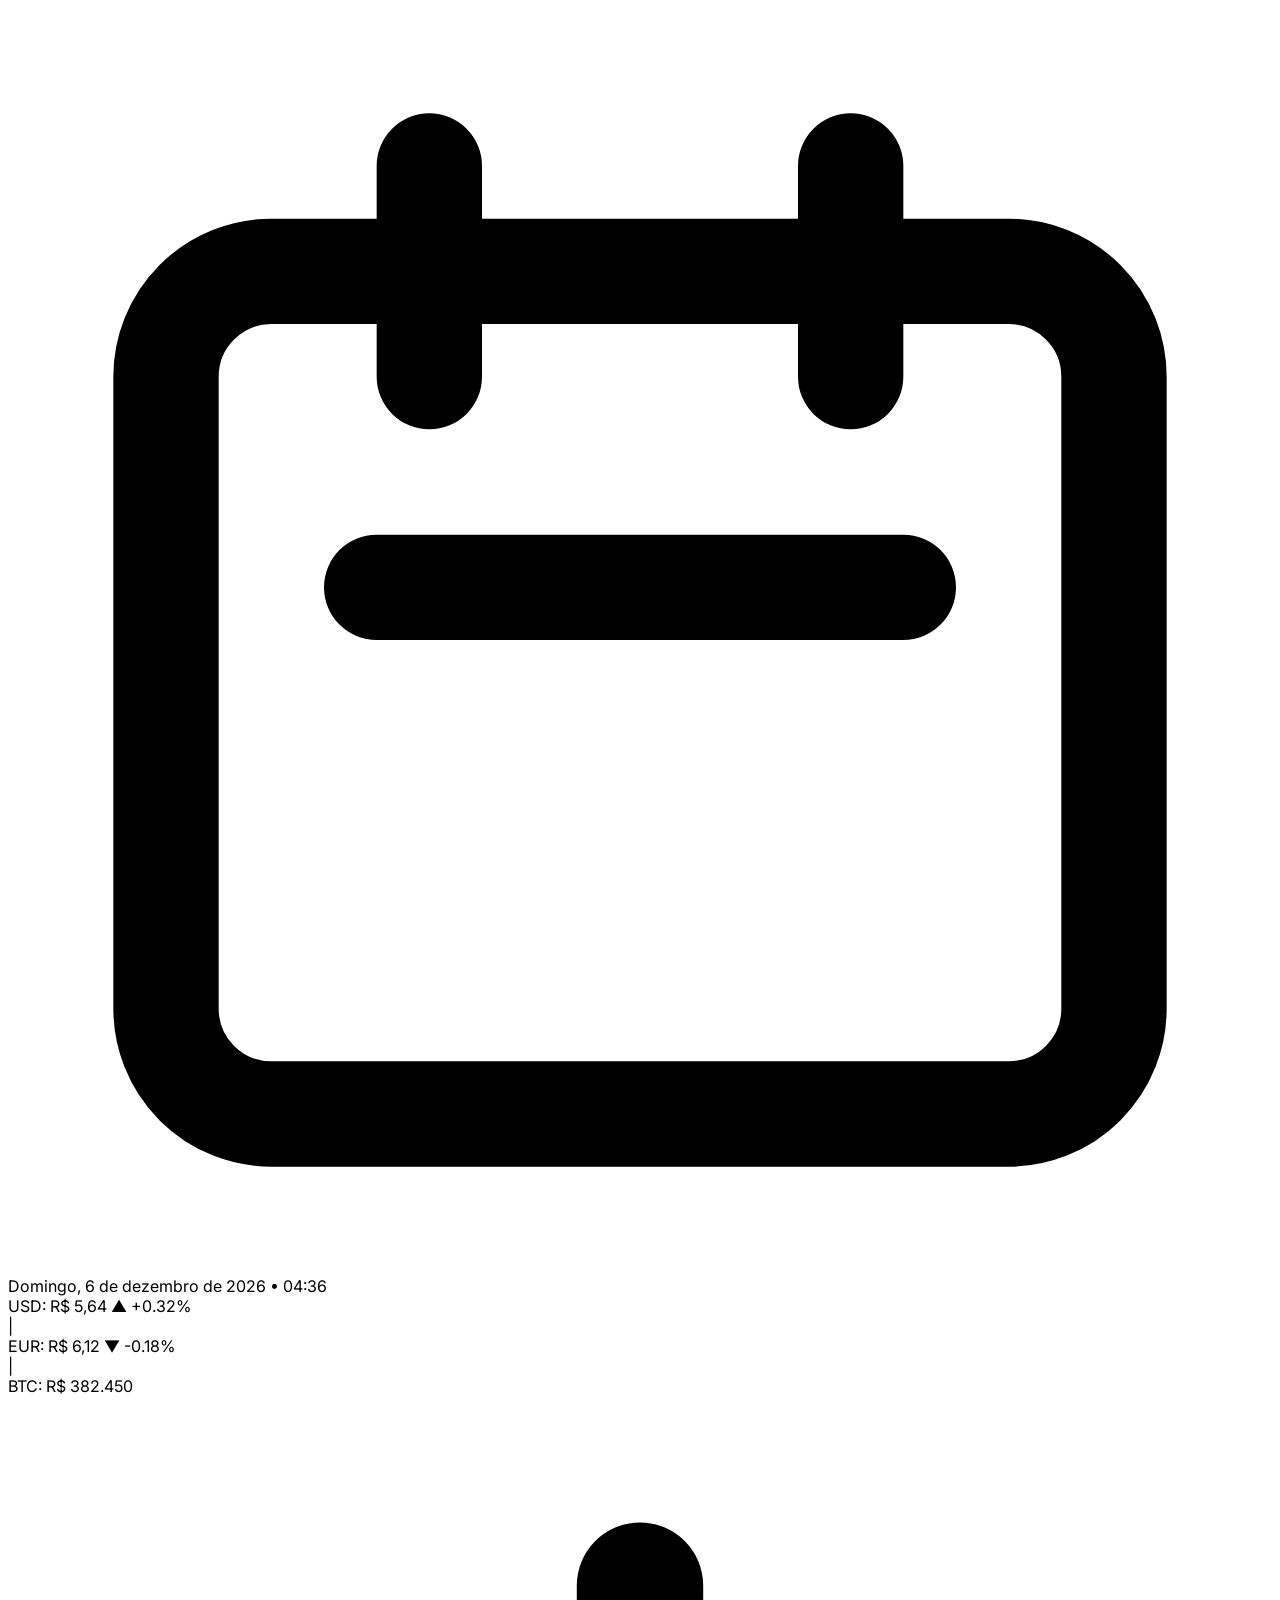
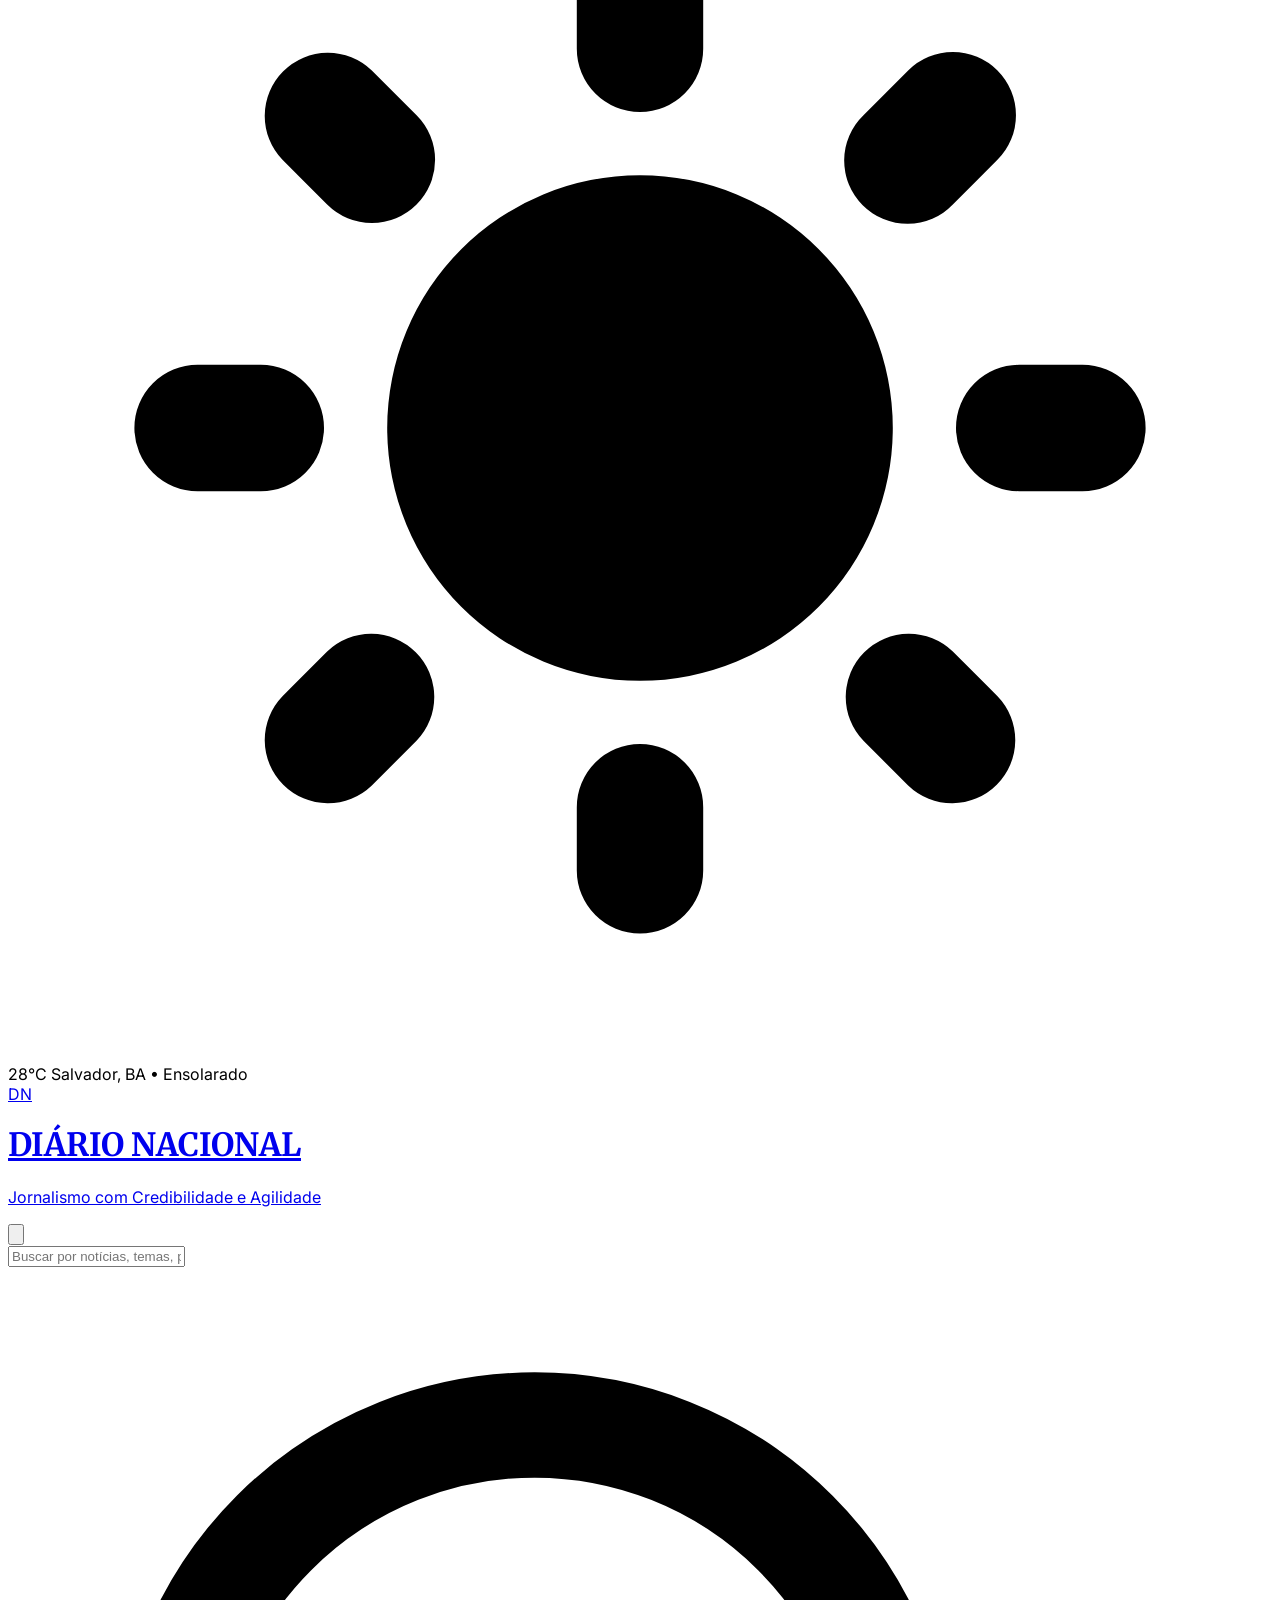
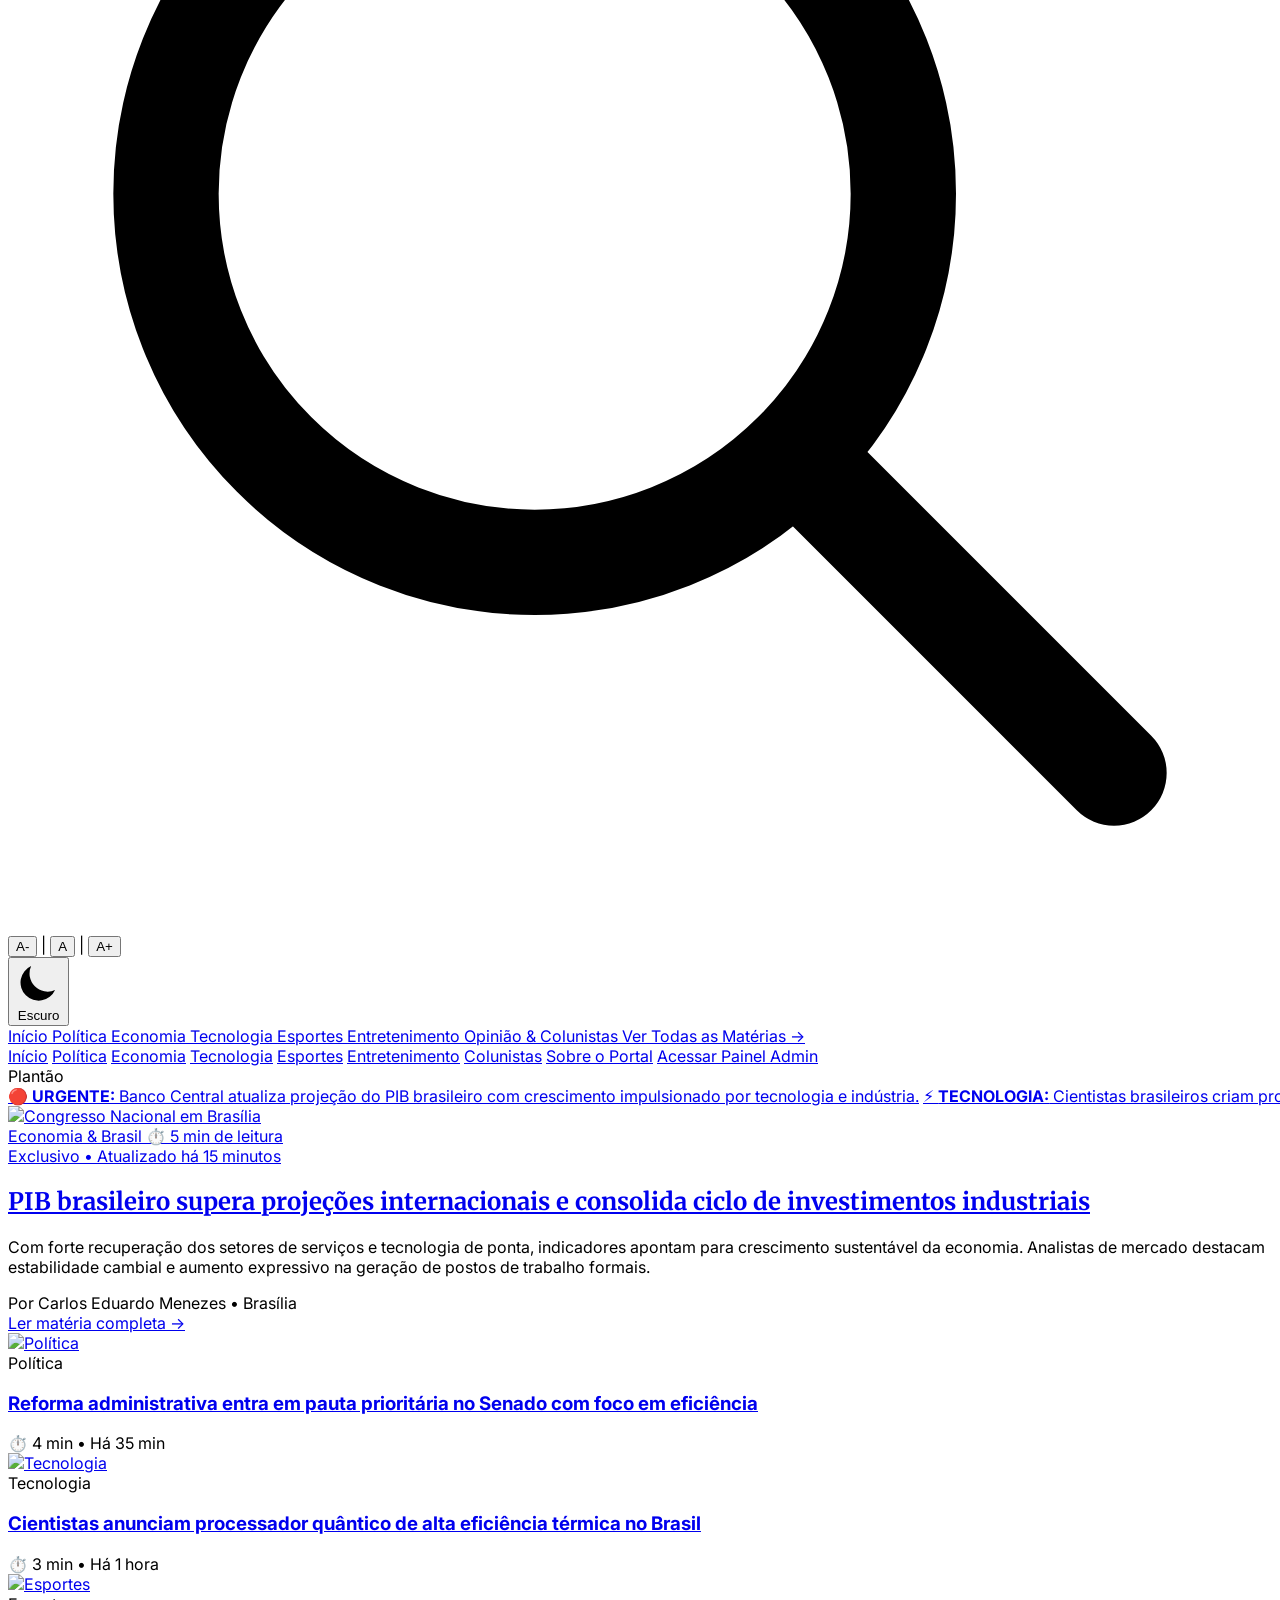
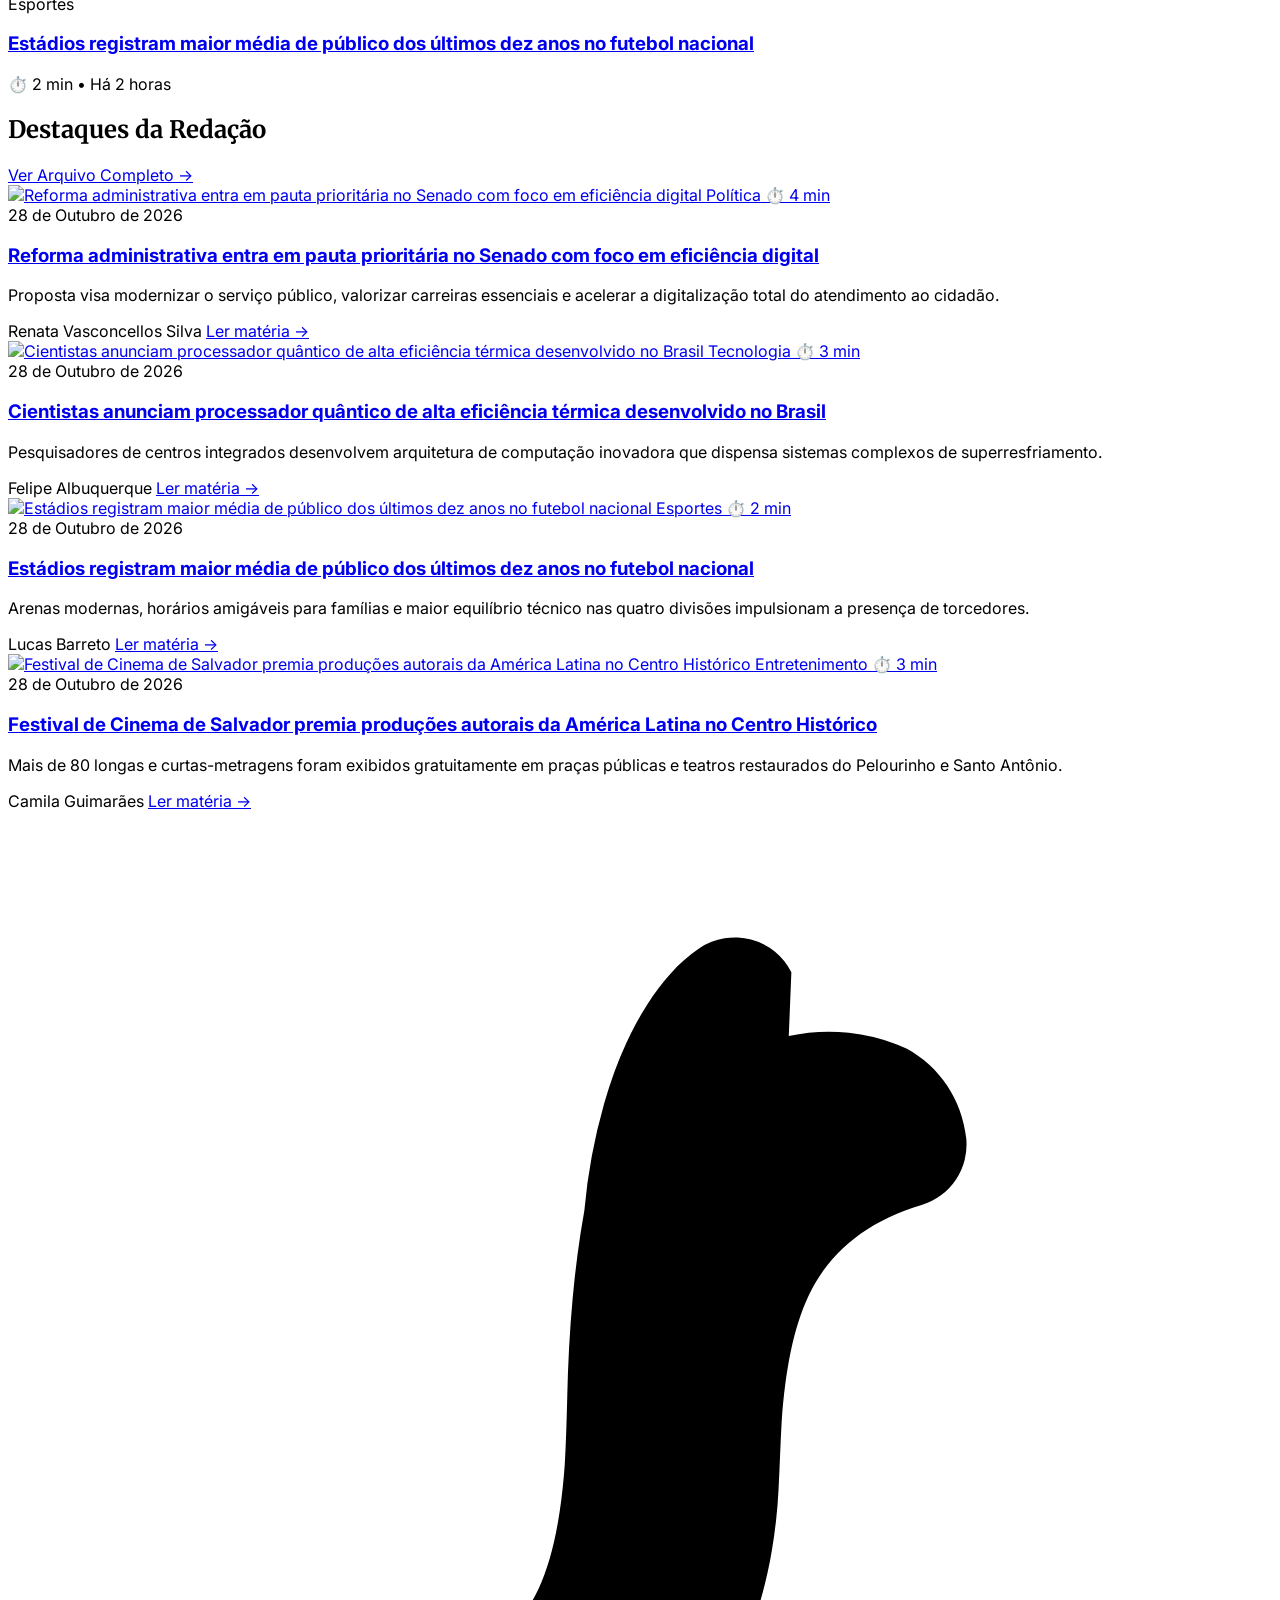
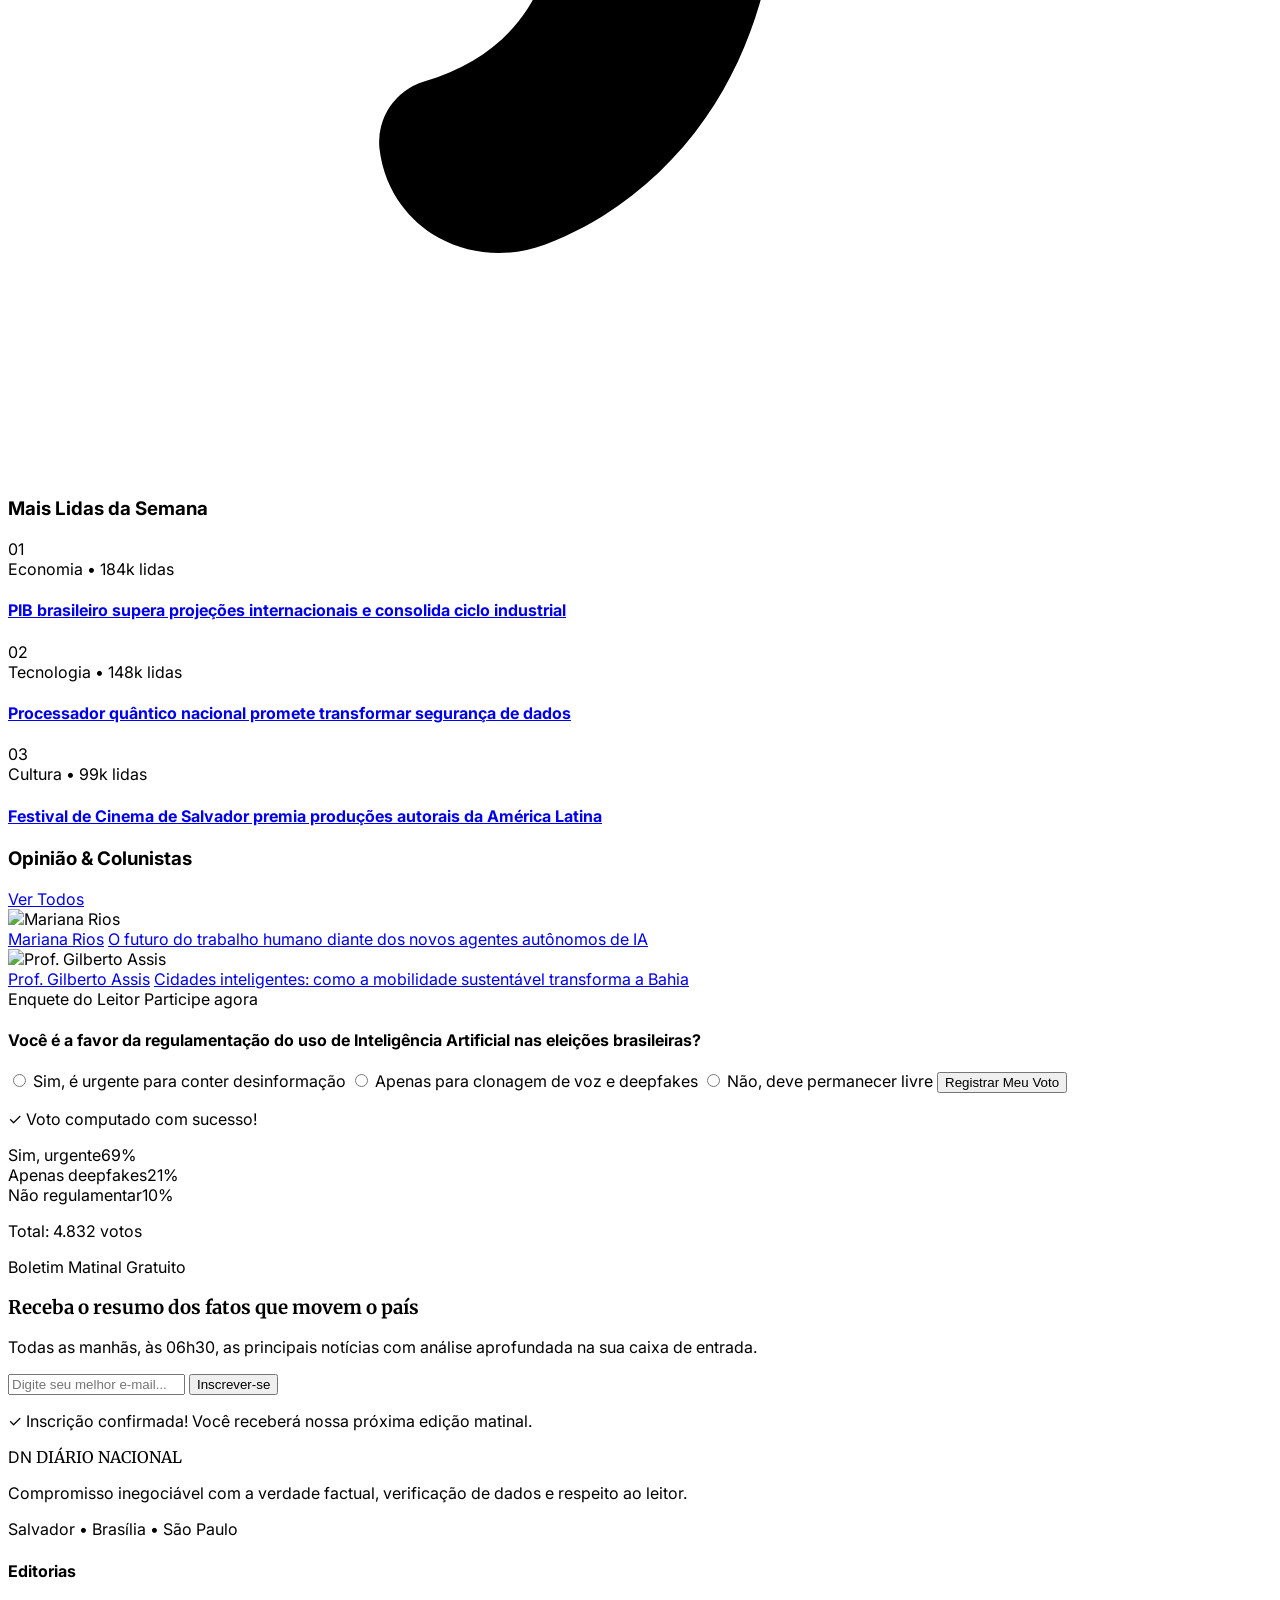
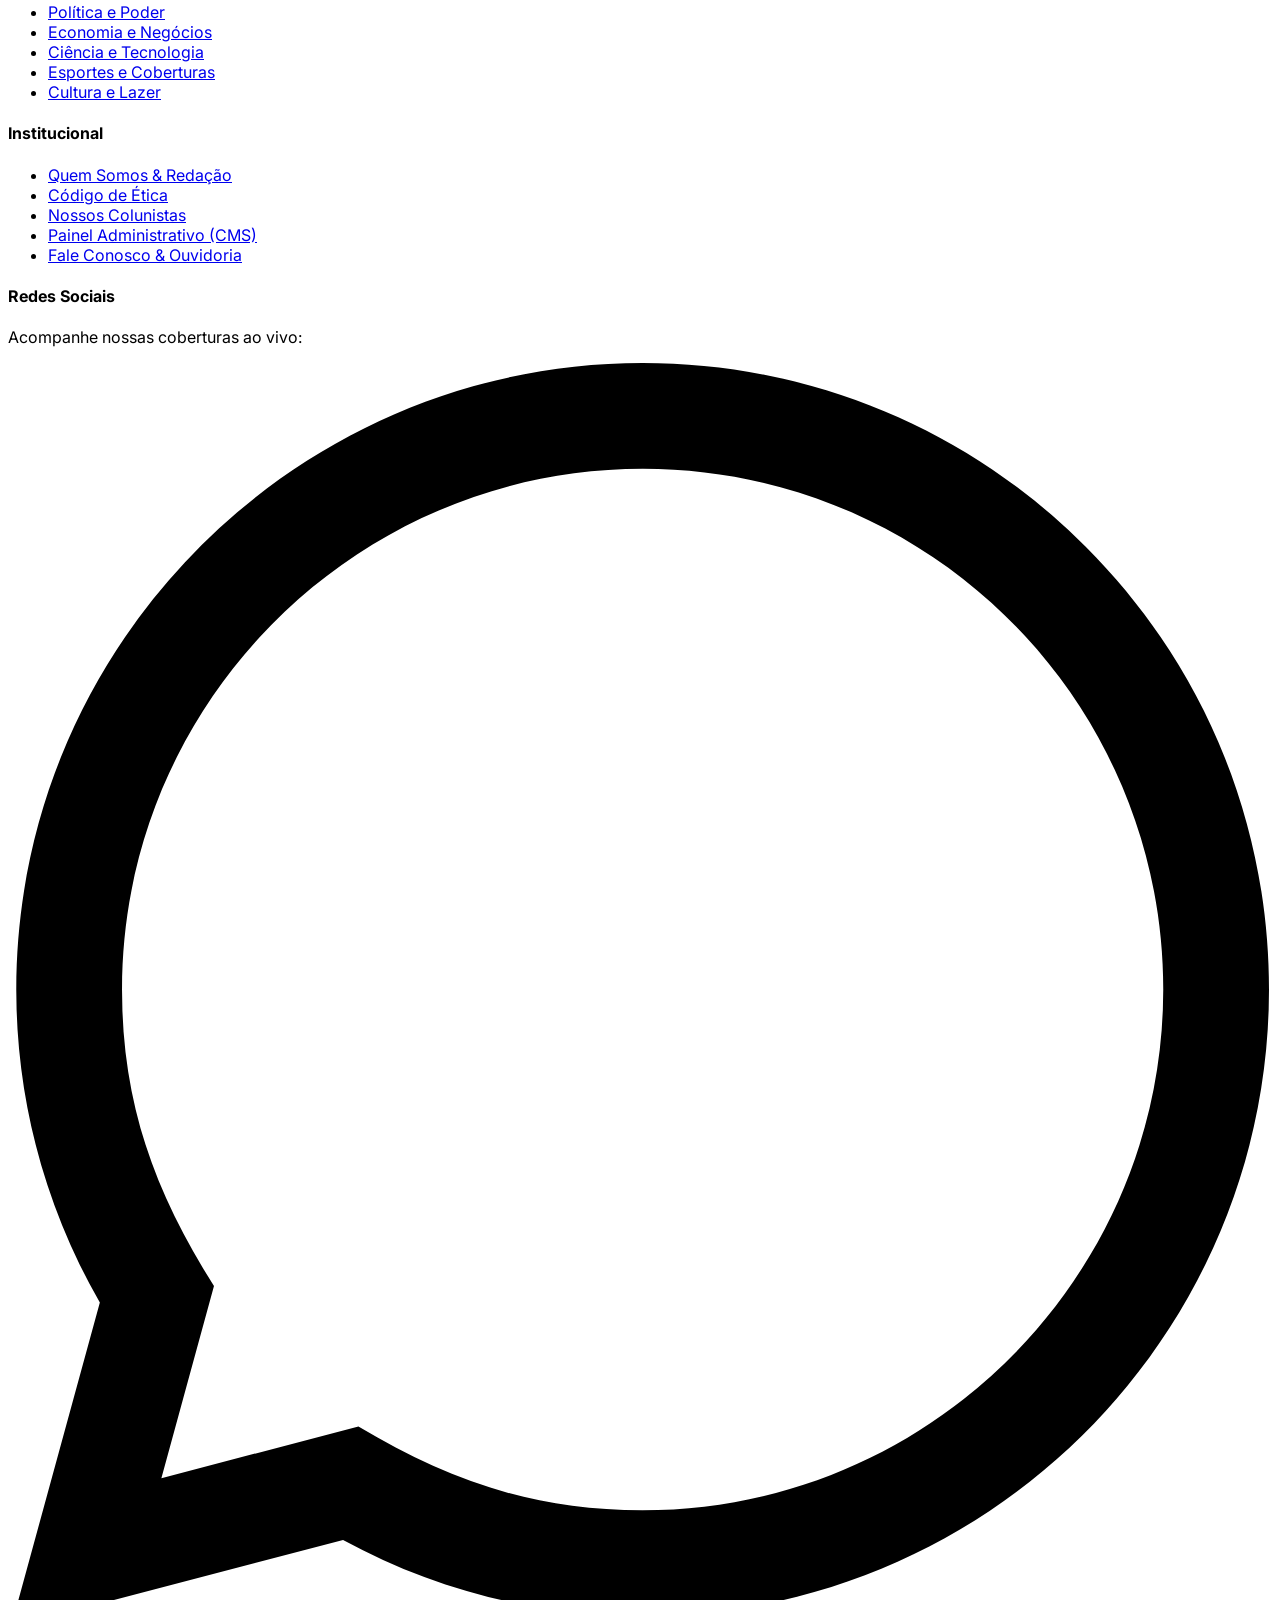
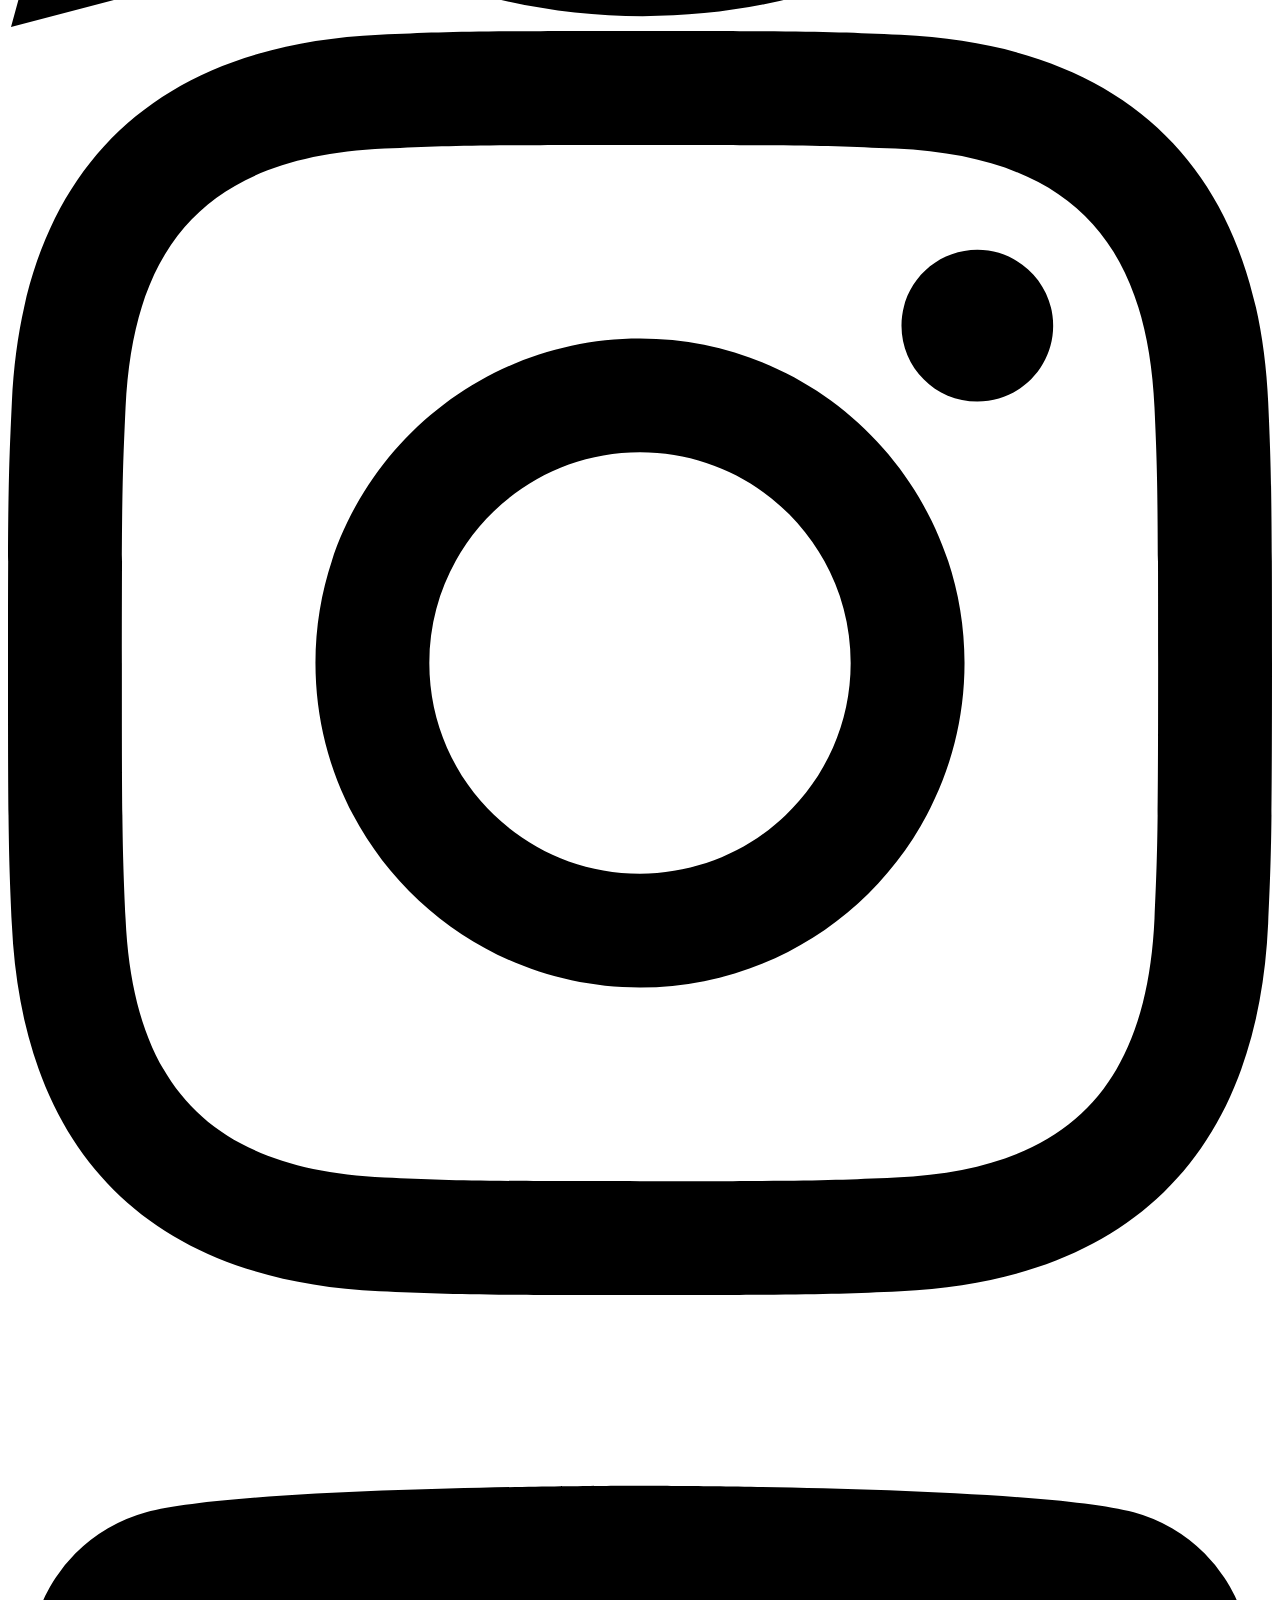
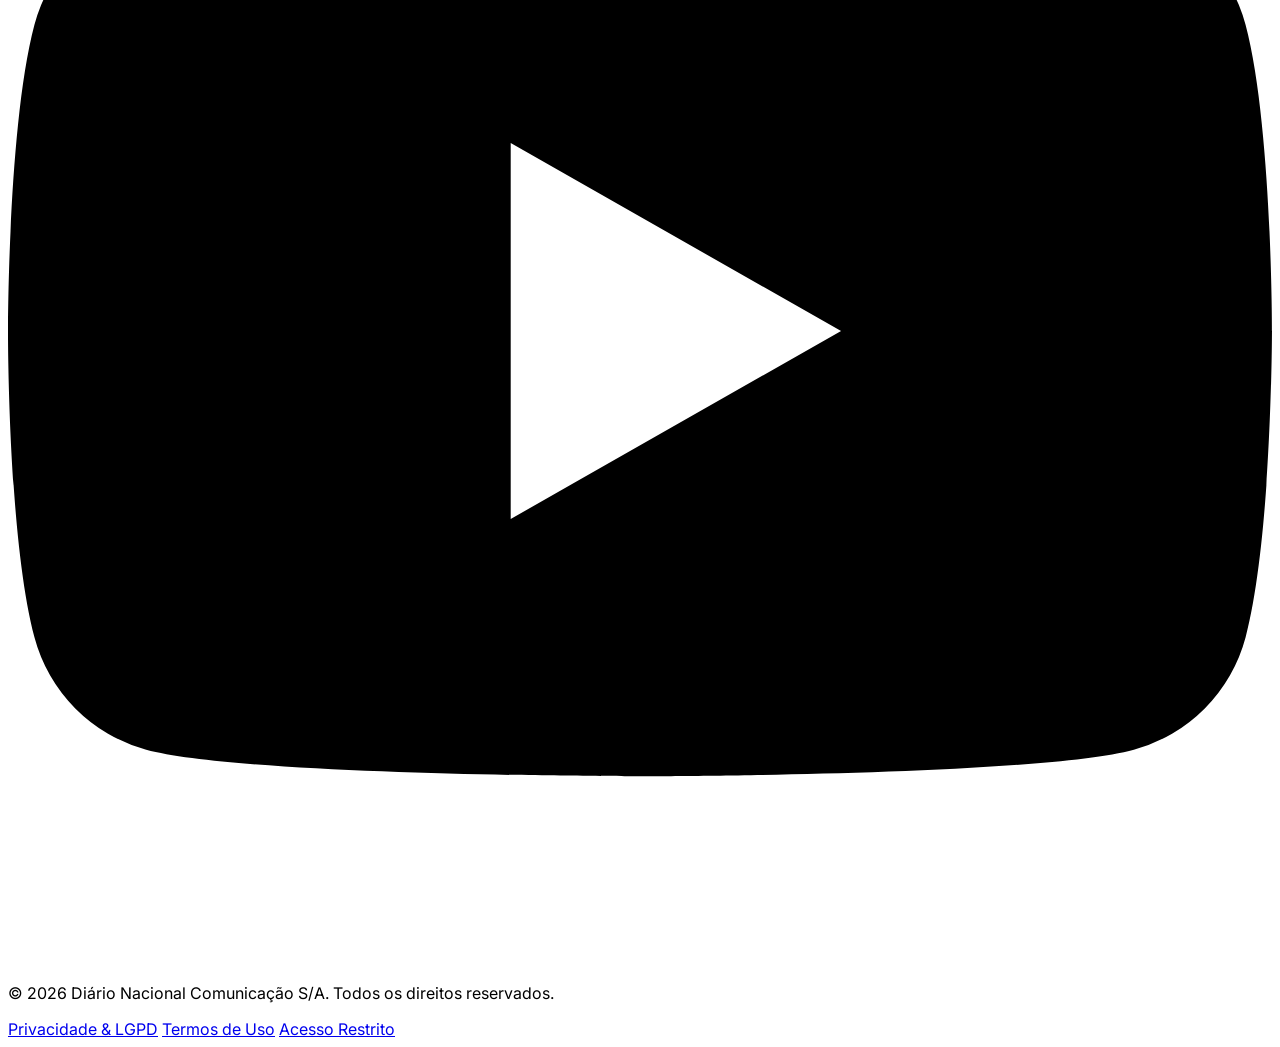
==== commit 73a881d2: "feat: painel admin em /admin fiel aos prints e script supabase-setup.sql" ====
--- a/index.html
+++ b/index.html
@@ -151,12 +151,6 @@
             </span>
             <span class="text-xs font-semibold hidden sm:inline" id="themeText">Escuro</span>
           </button>
-
-          <!-- Link Painel Admin -->
-          <a href="admin.html" class="px-3 py-1.5 rounded-lg bg-gray-900 dark:bg-gray-100 text-white dark:text-gray-900 text-xs font-bold hover:bg-editorial-red dark:hover:bg-editorial-red dark:hover:text-white transition shadow-sm">
-            Admin CMS
-          </a>
-
         </div>
 
       </div>
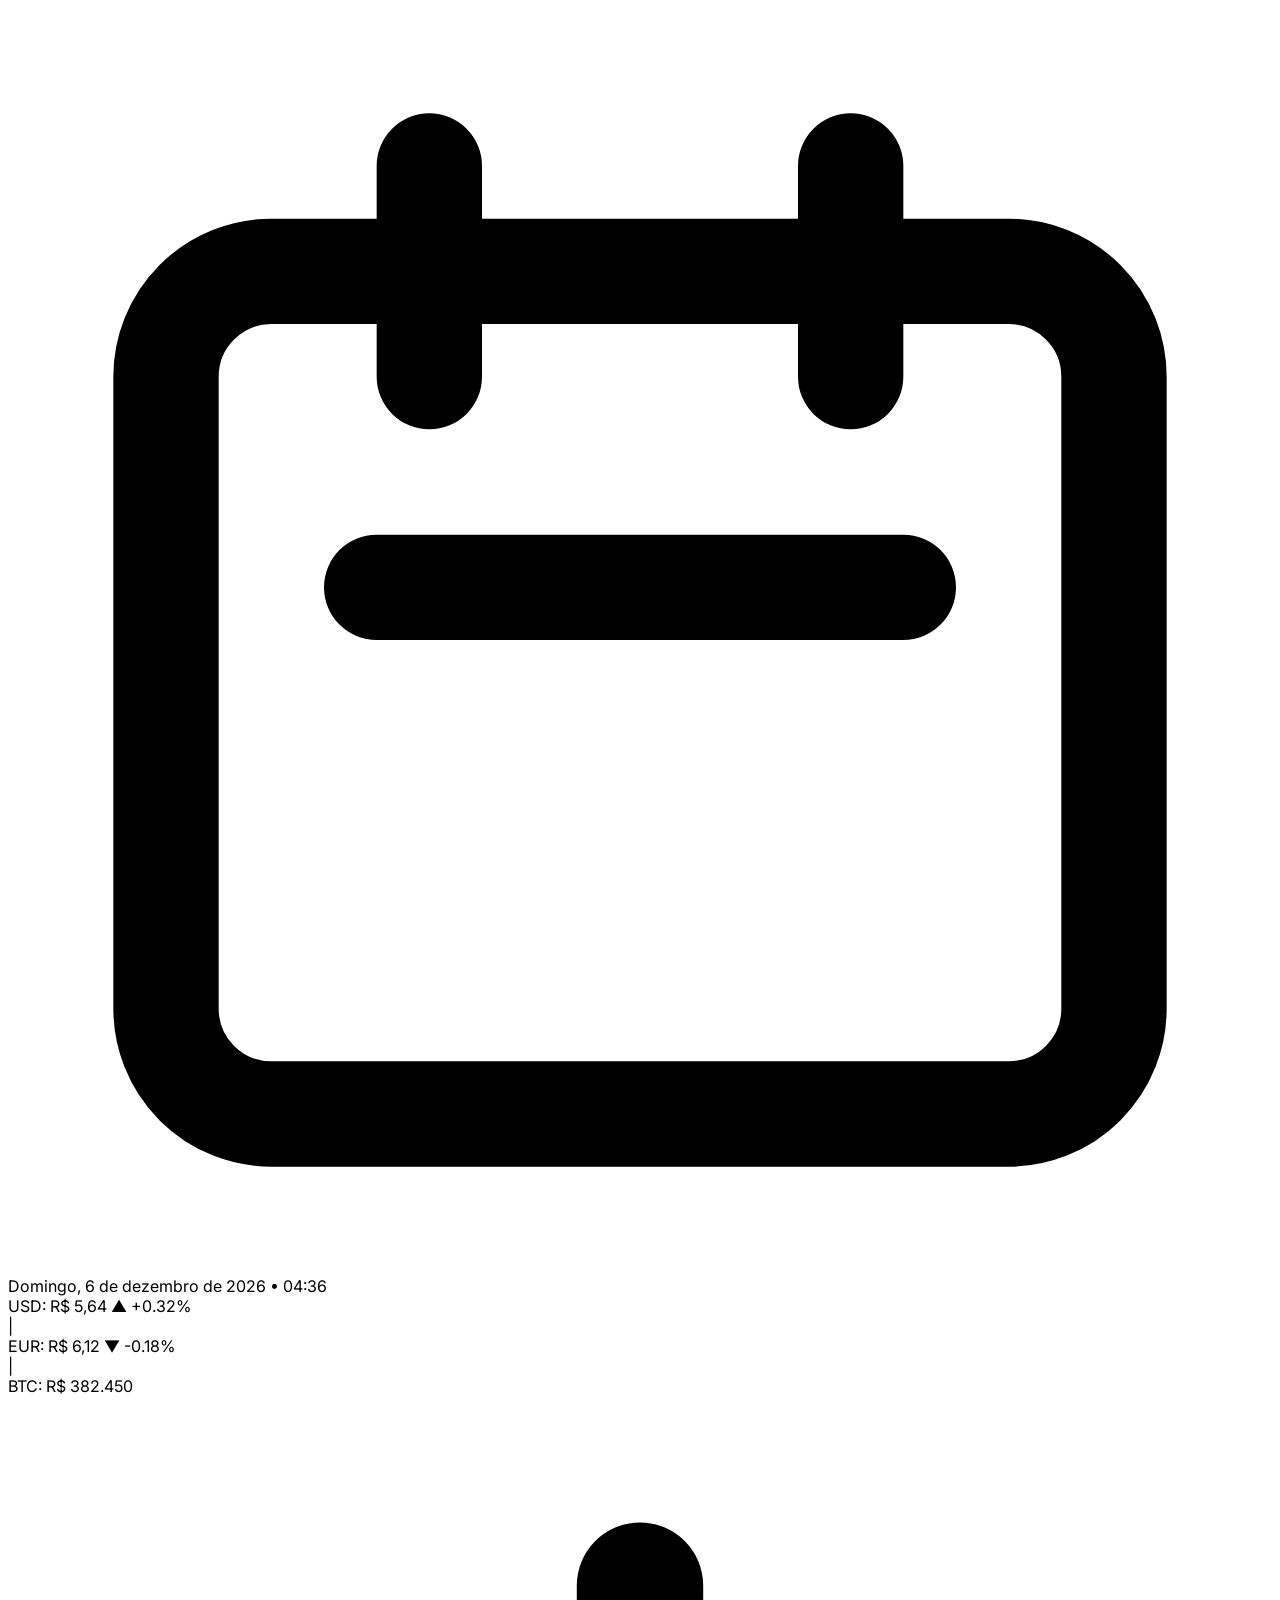
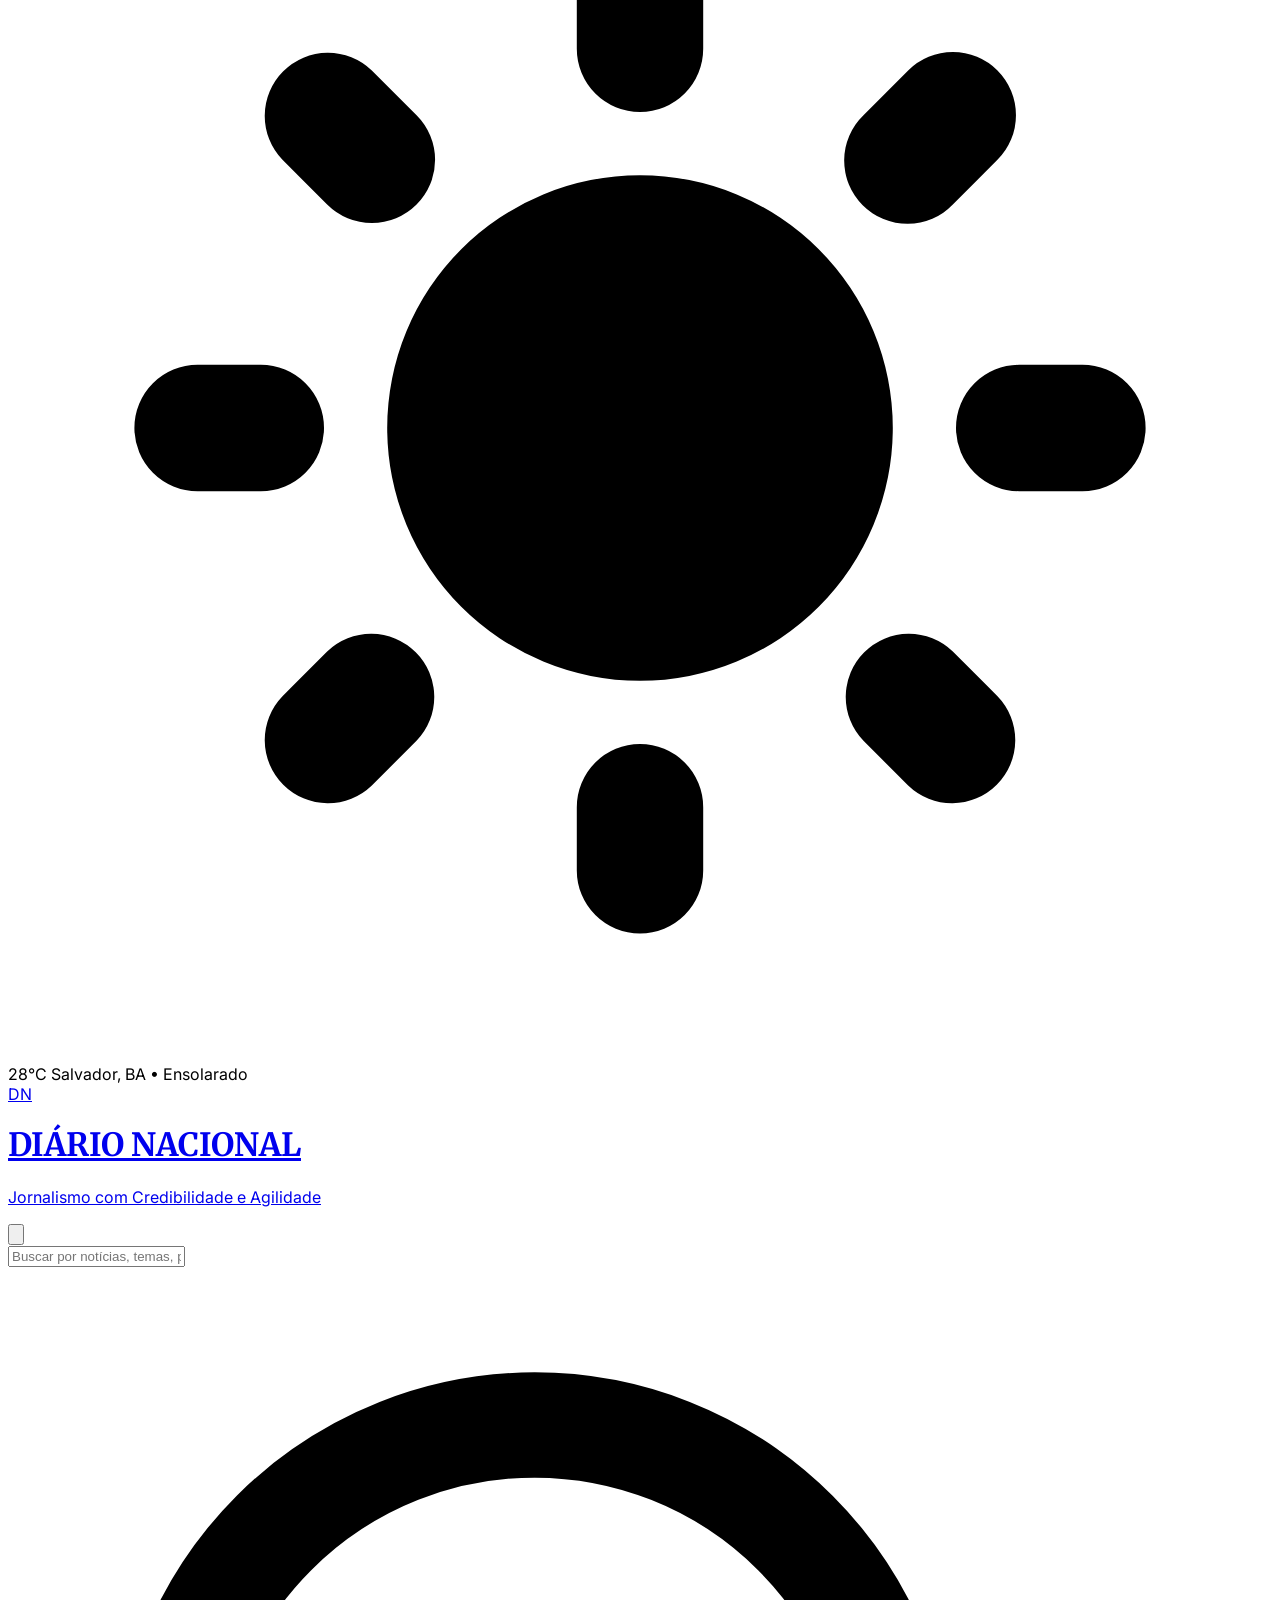
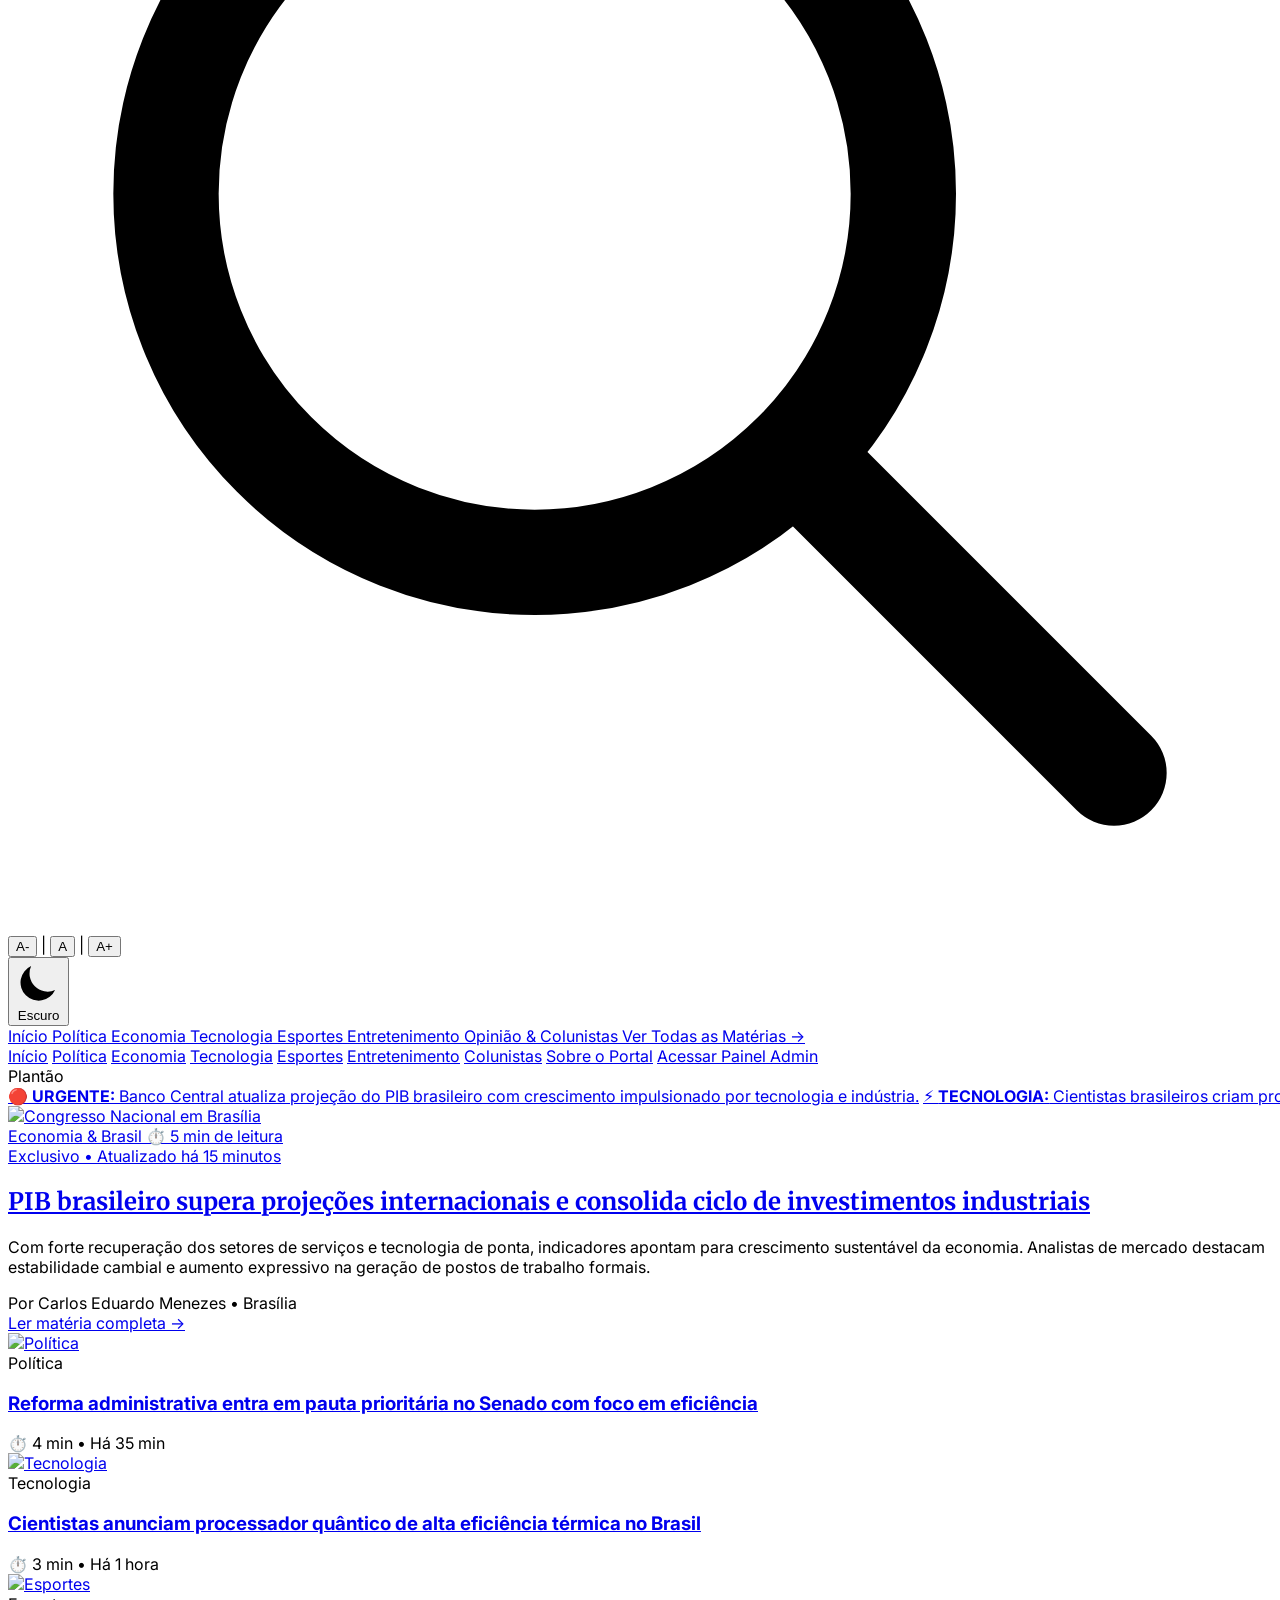
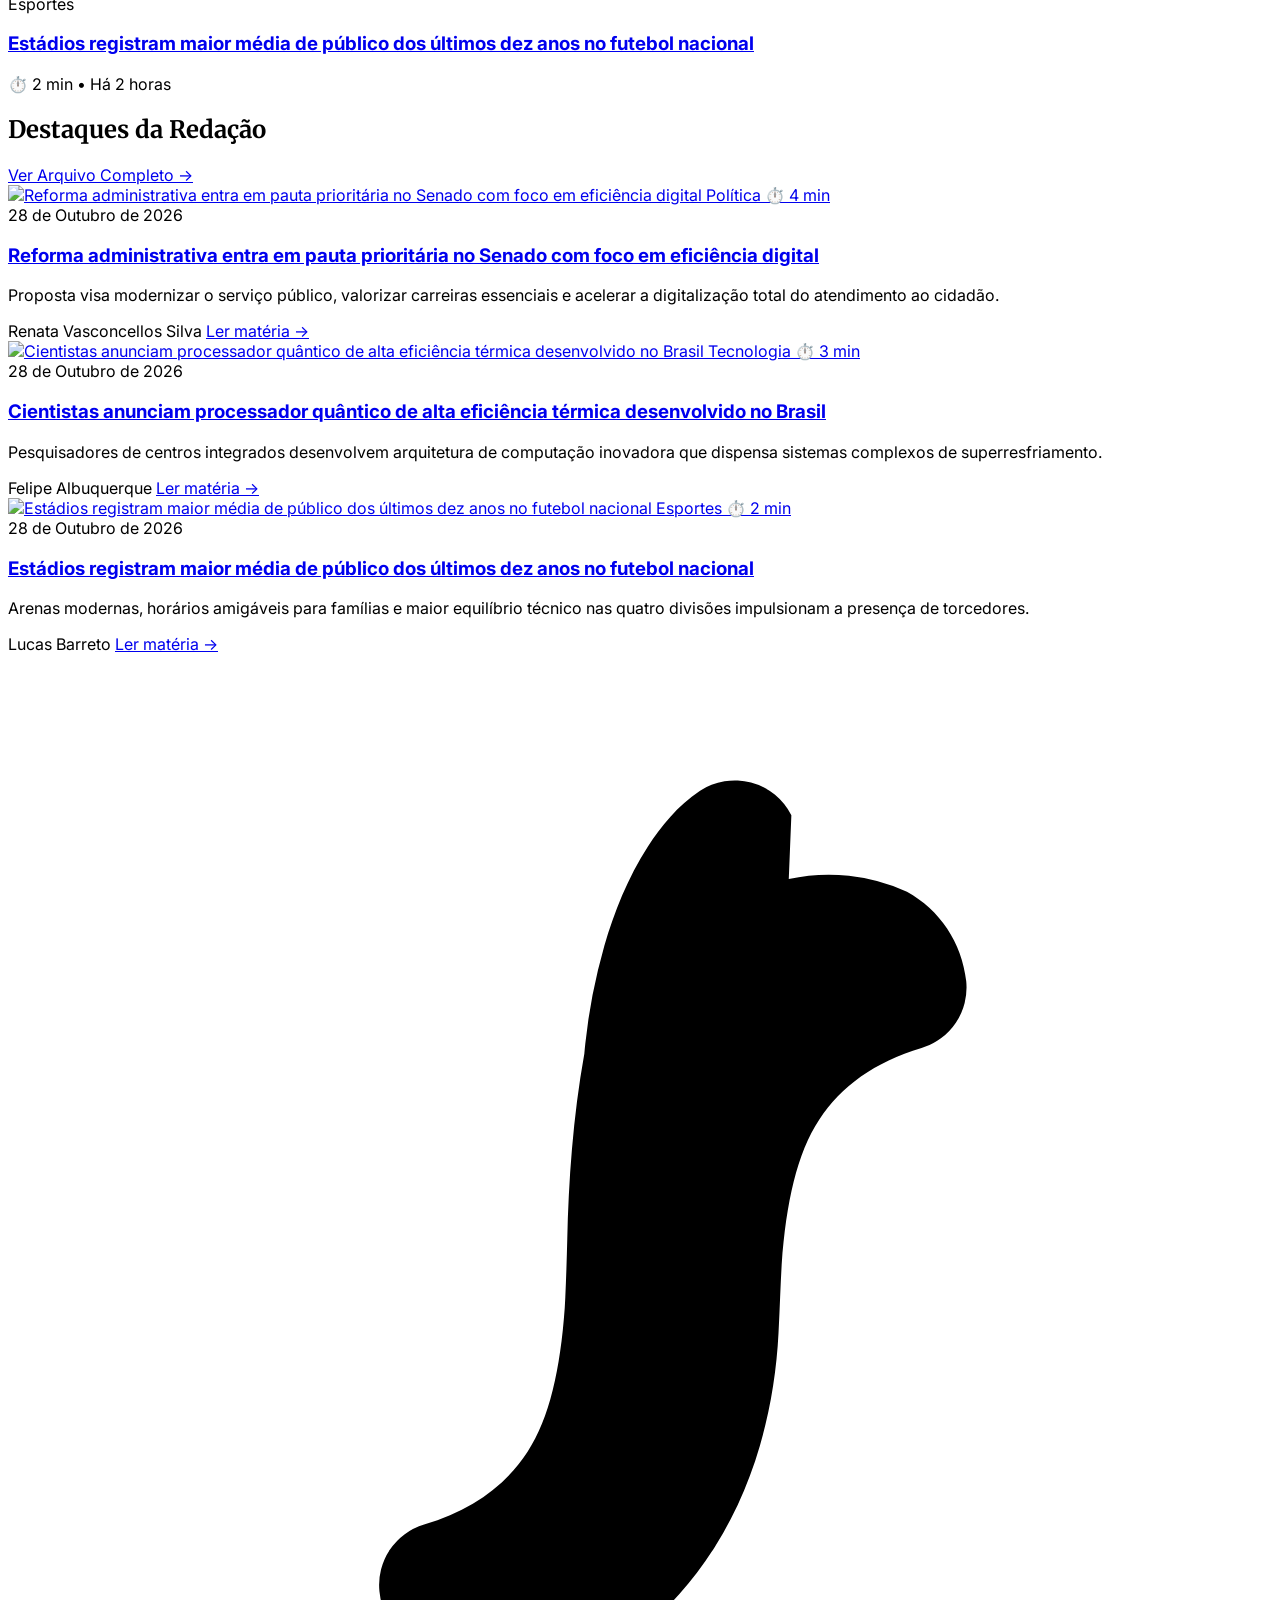
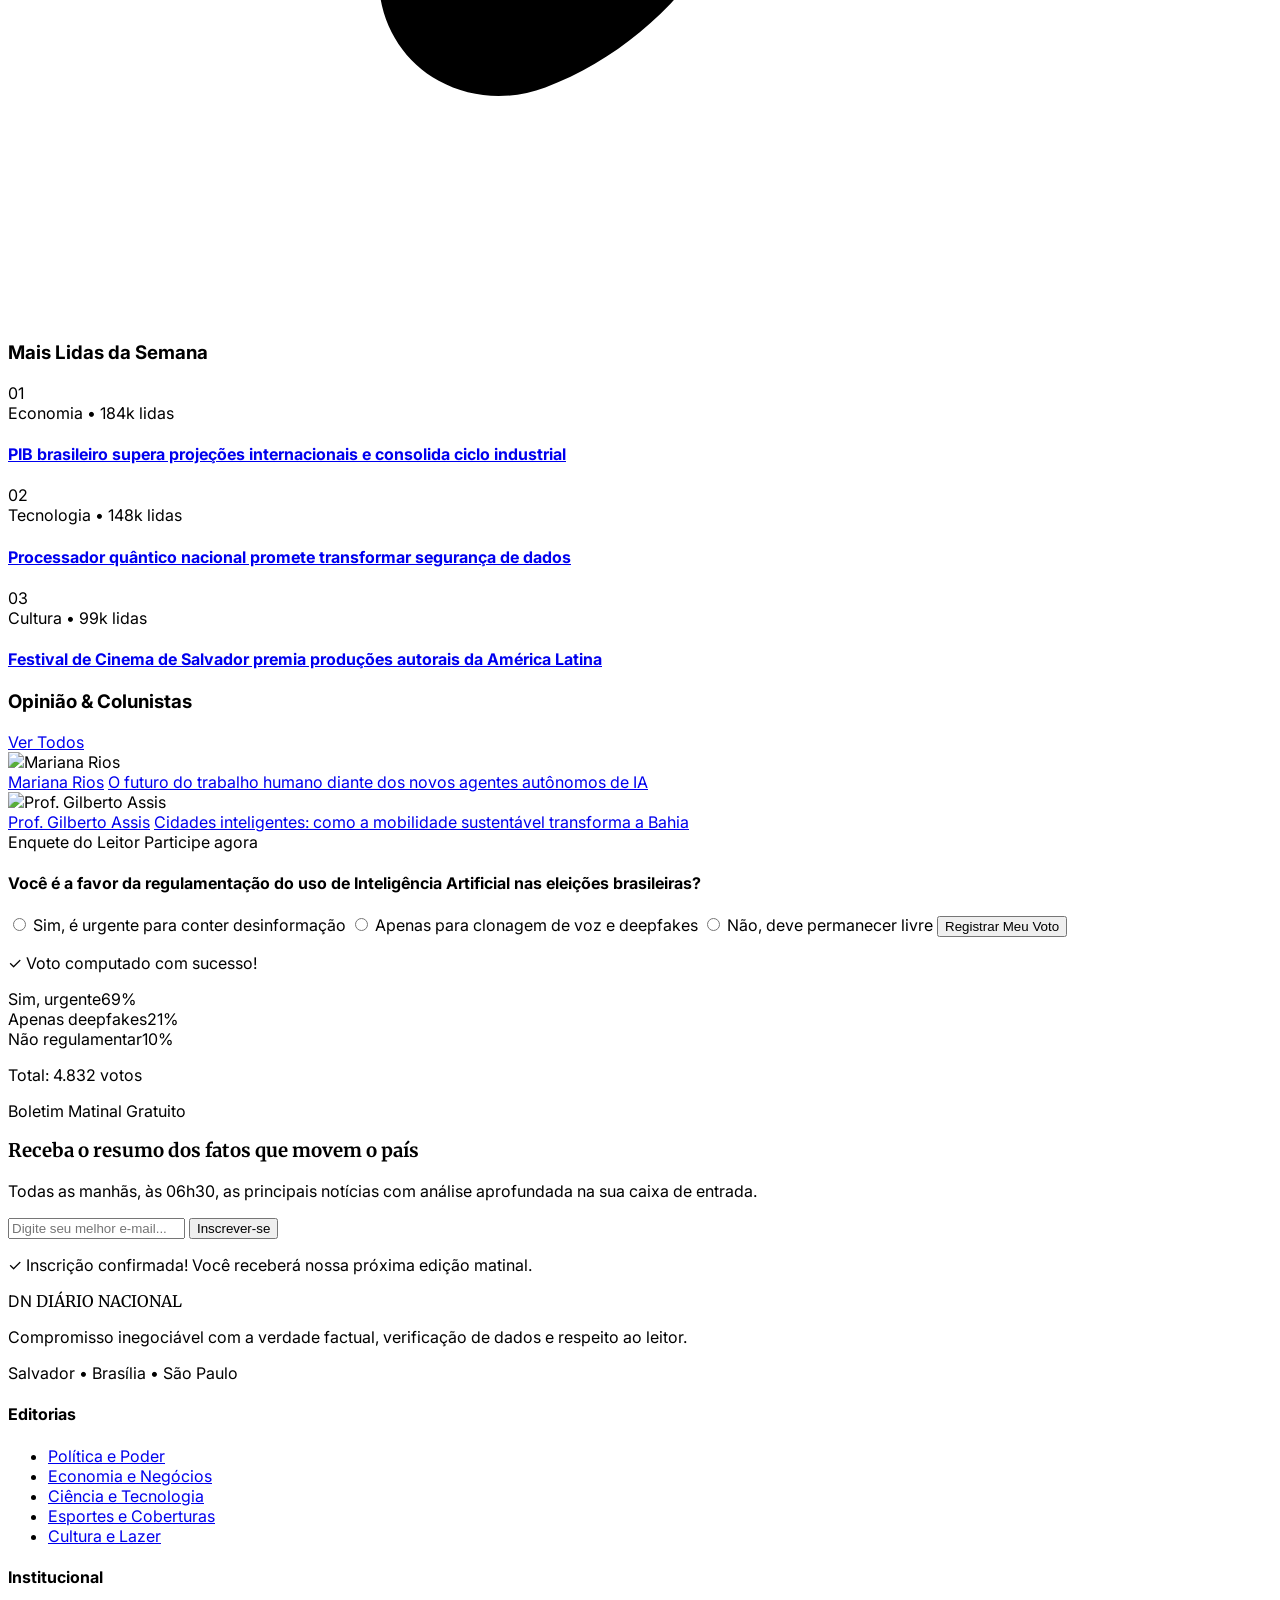
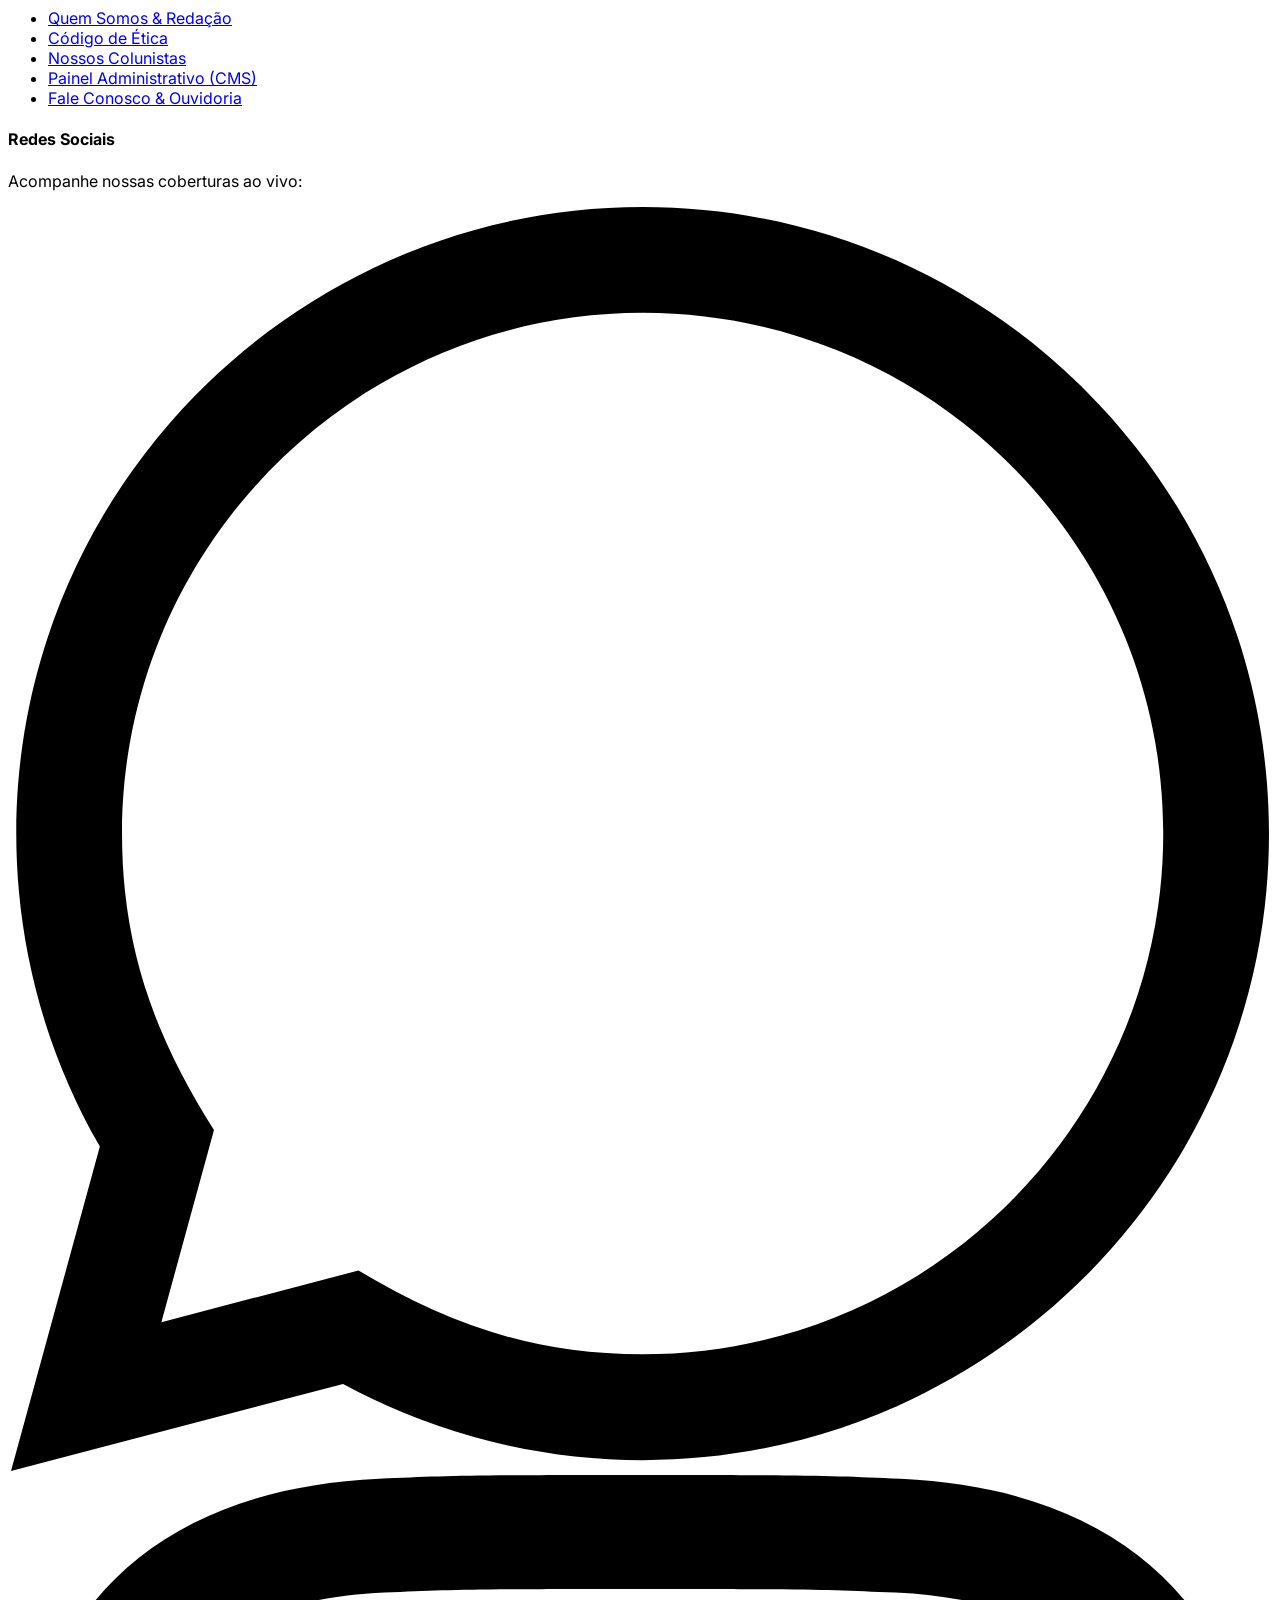
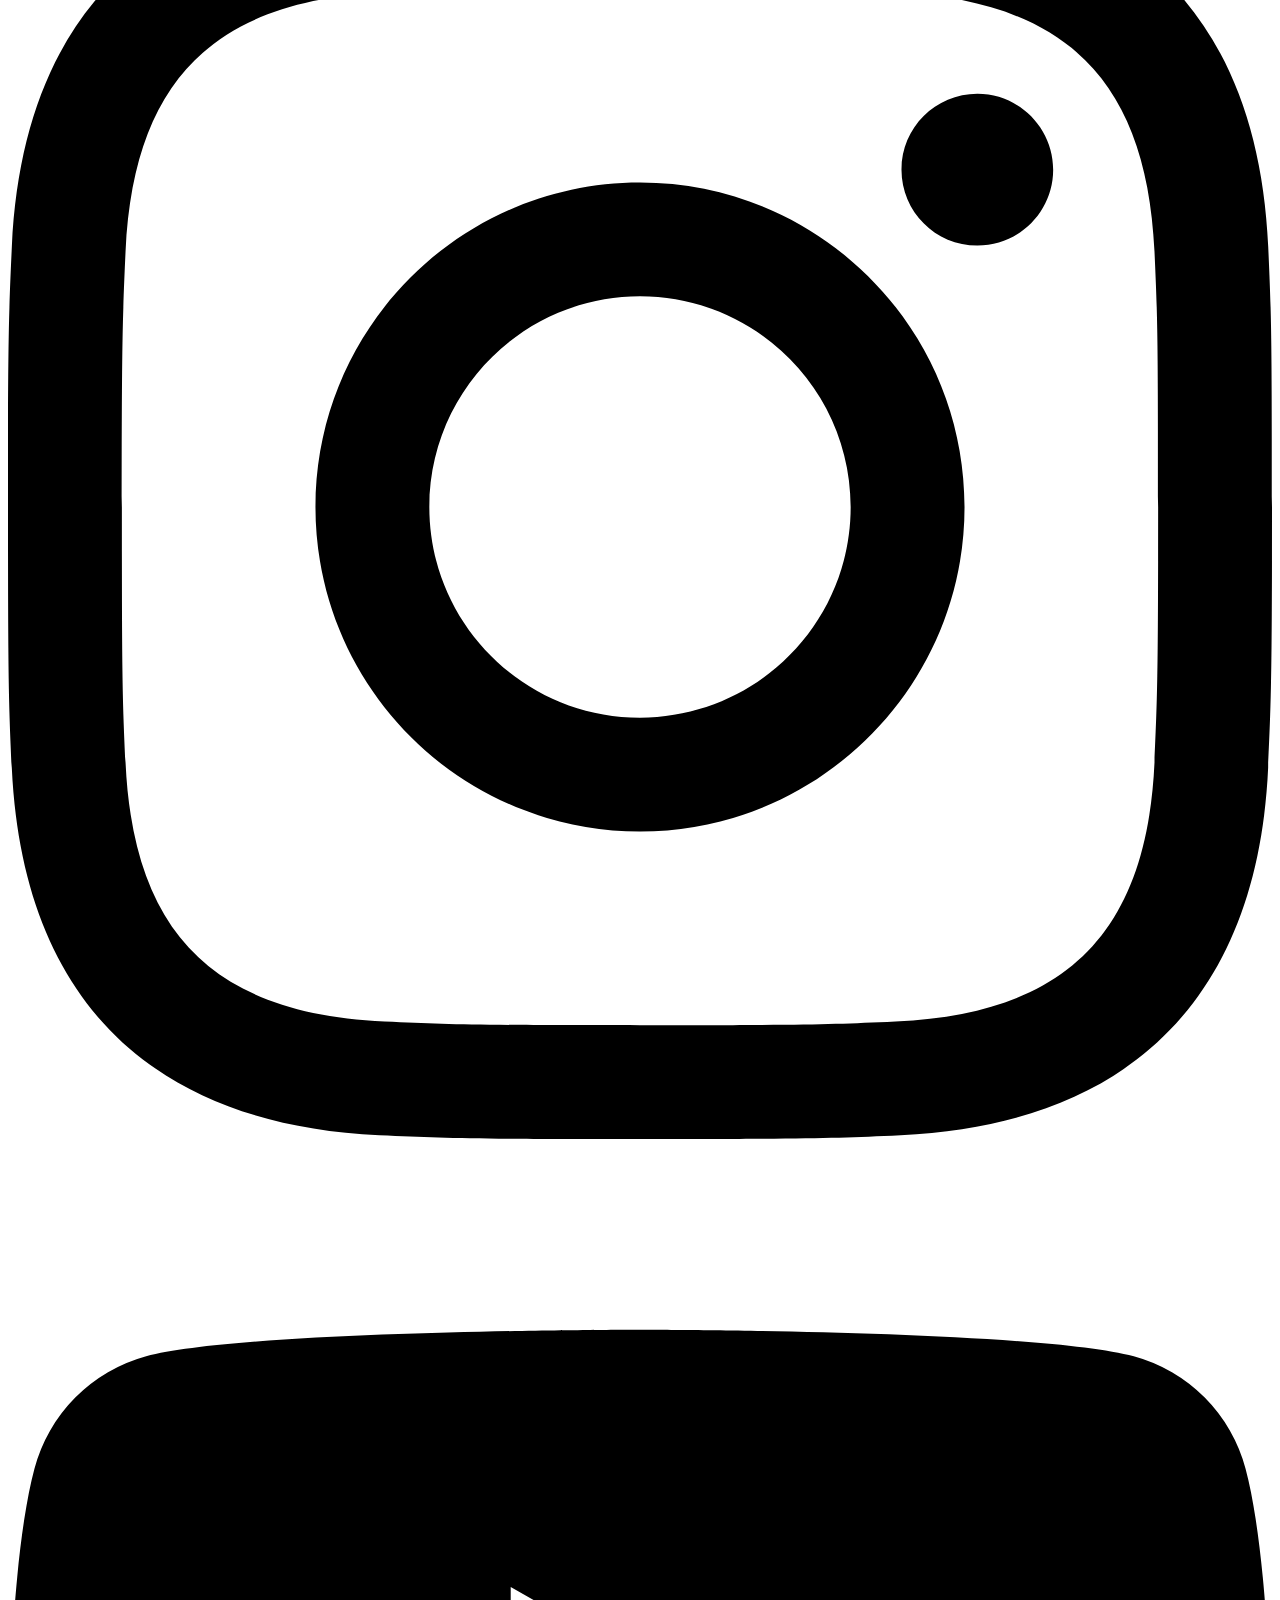
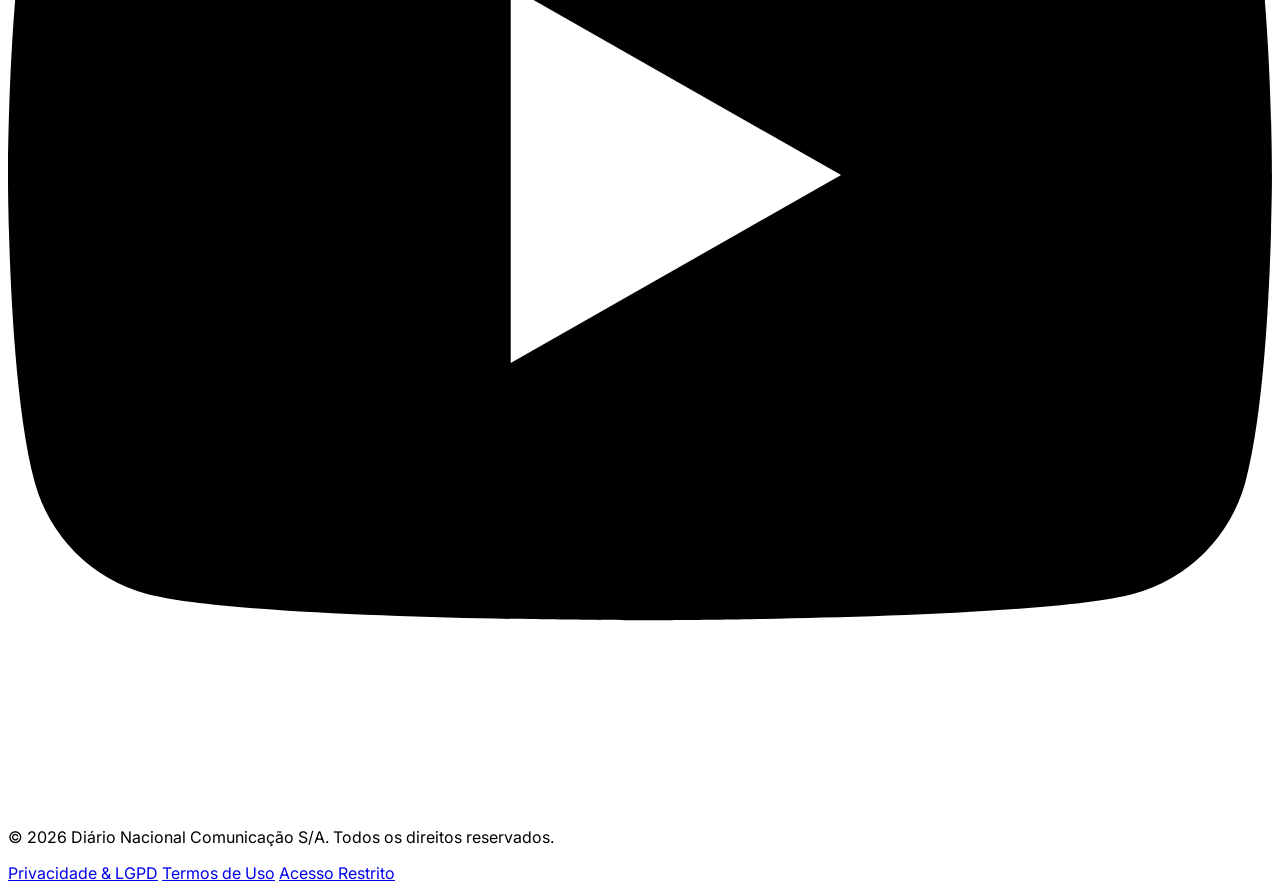
==== commit fb9334f9: "feat: configuracao oficial do Supabase vinculada ao projeto e sync automatico" ====
--- a/index.html
+++ b/index.html
@@ -595,7 +595,9 @@
     </div>
   </footer>
 
-  <!-- Scripts Modulares -->
+  <!-- Supabase JS Client v2 CDN & Configuração -->
+  <script src="https://cdn.jsdelivr.net/npm/@supabase/supabase-js@2"></script>
+  <script src="scripts/supabase-client.js"></script>
   <script src="scripts/data.js"></script>
   <script src="scripts/main.js"></script>
   <script>
